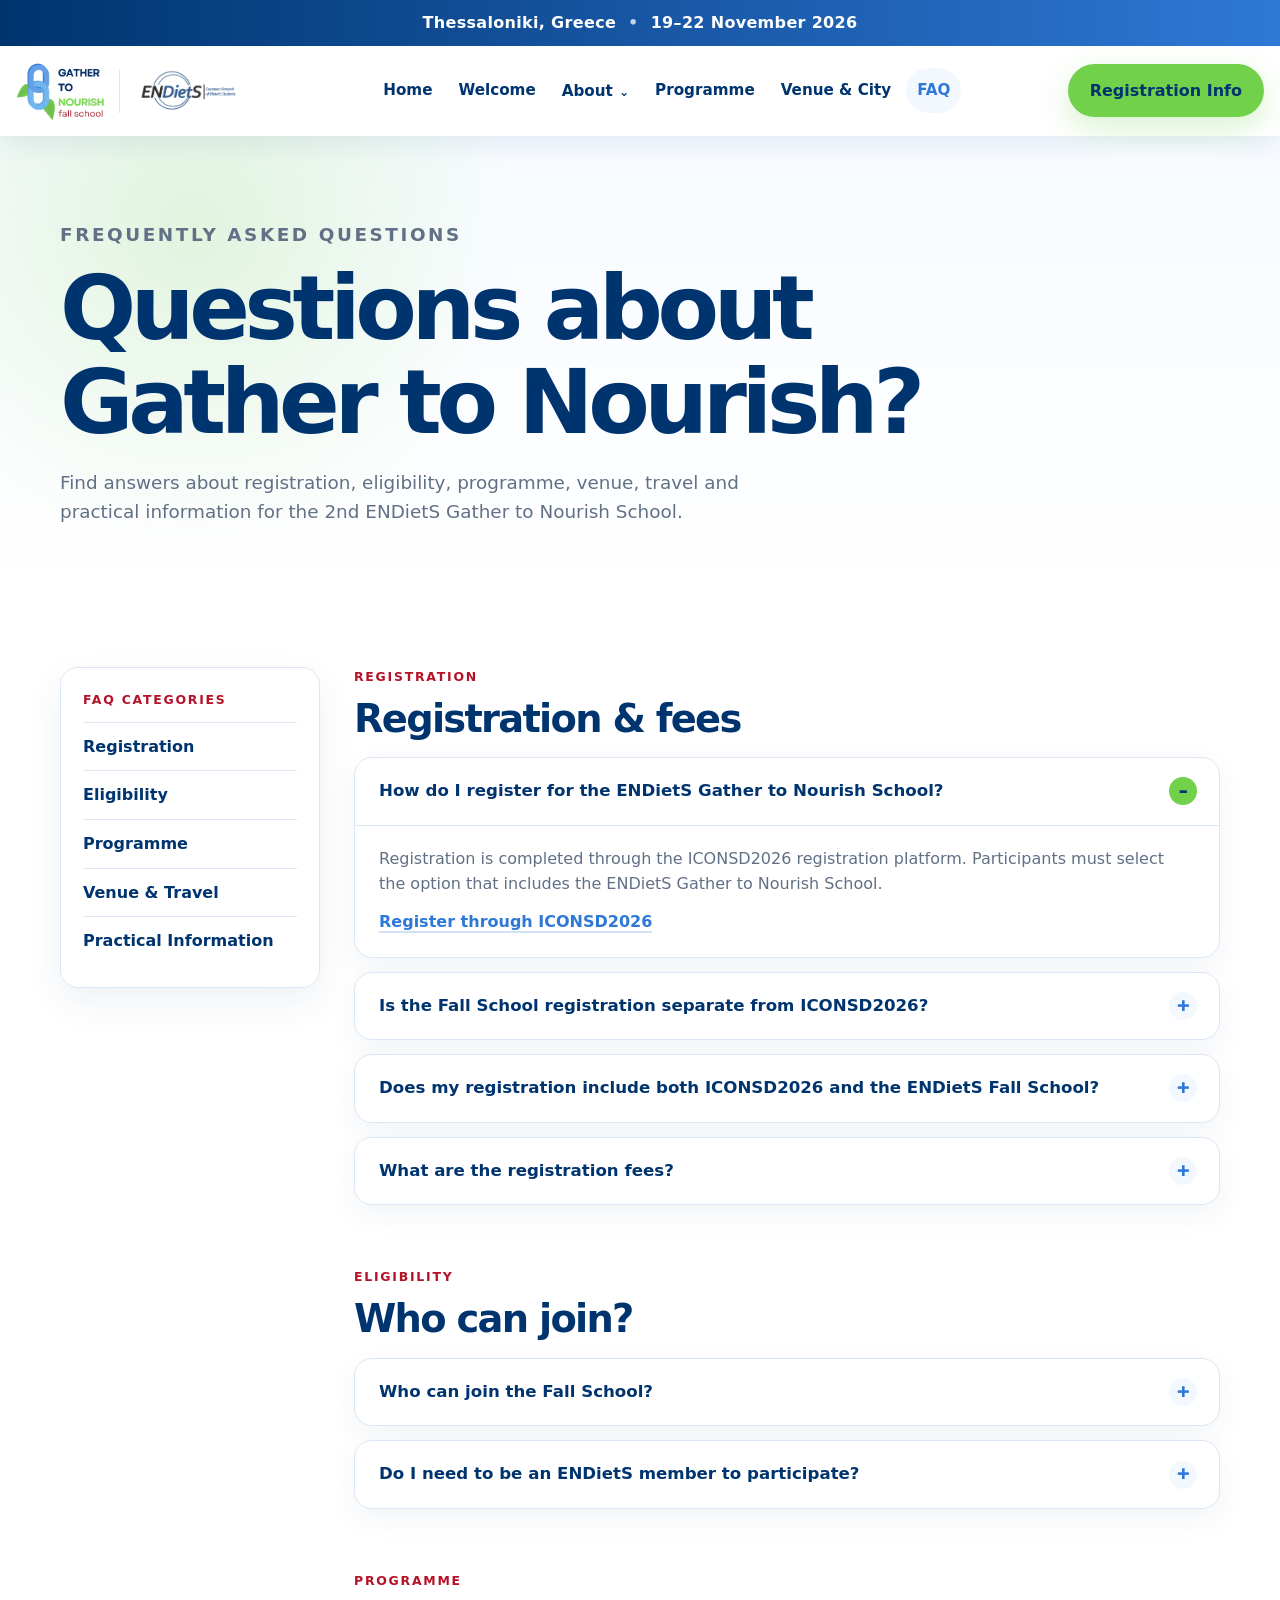
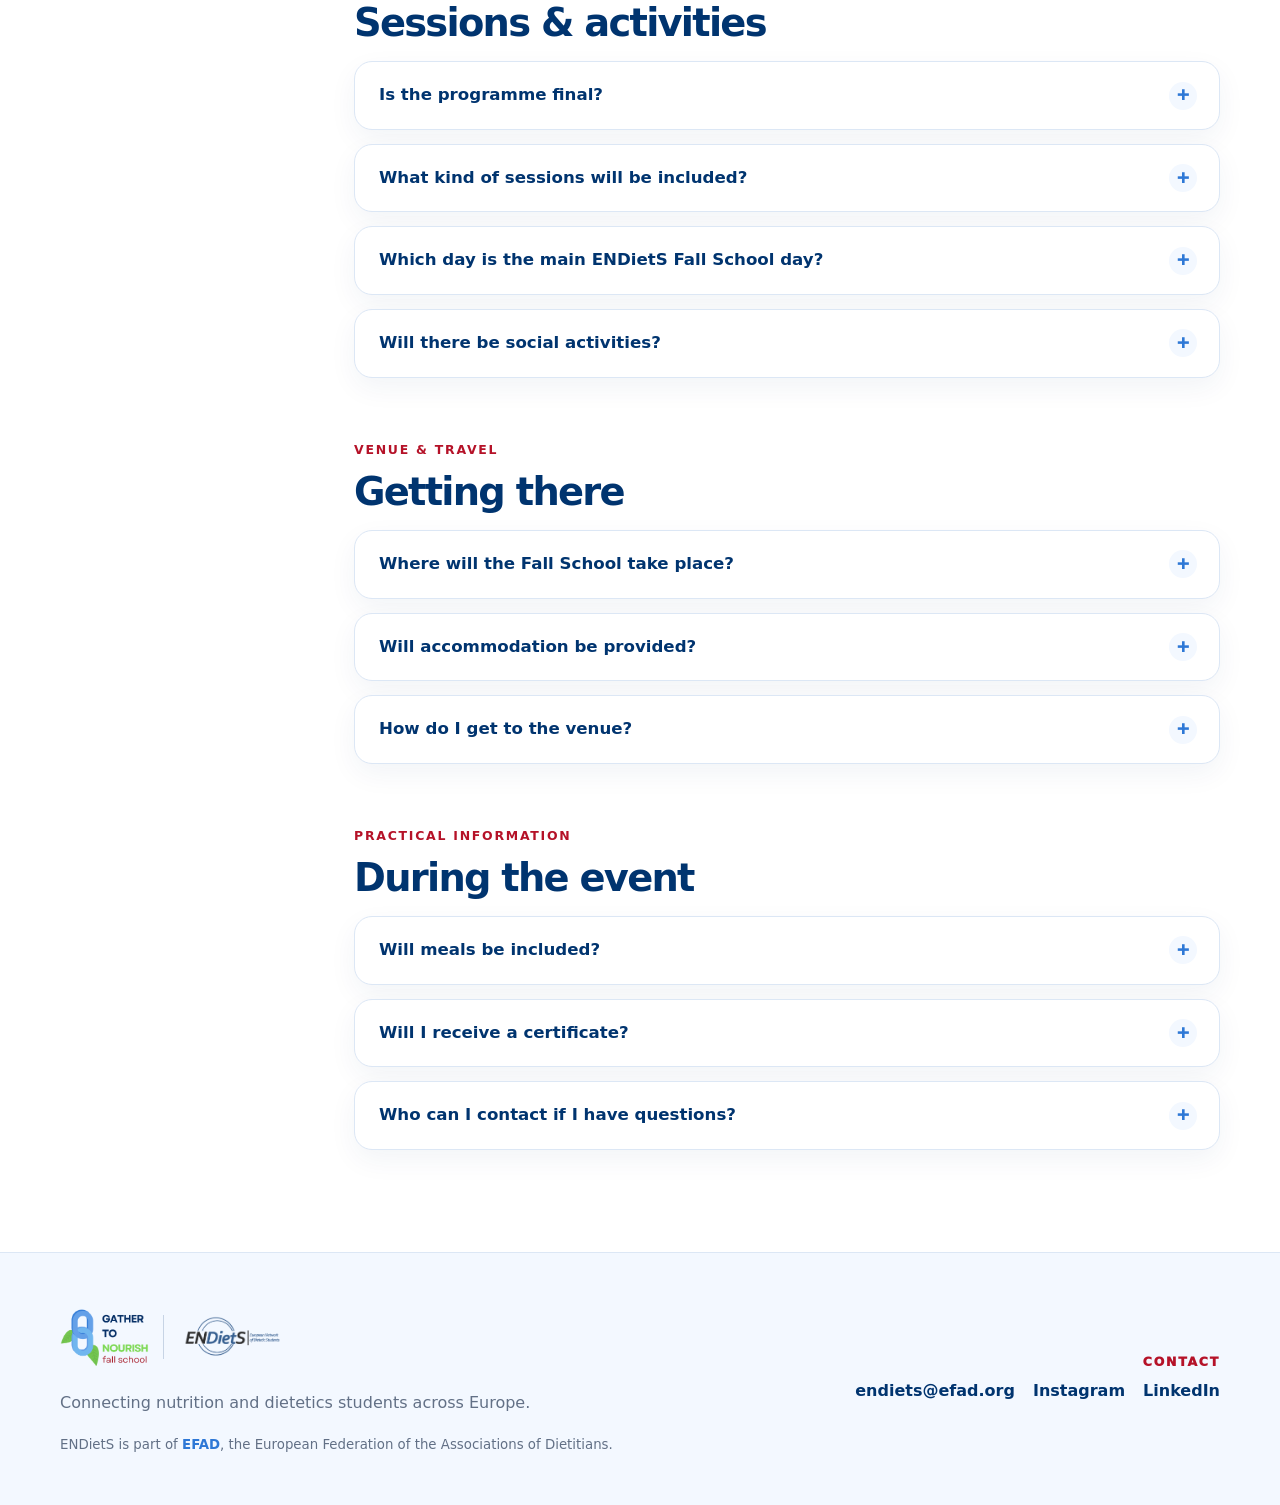
==== faq.html @ 6888311f "Add files via upload" ====
<!DOCTYPE html>
<html lang="en">
<head>
  <meta charset="UTF-8" />
  <meta name="viewport" content="width=device-width, initial-scale=1.0" />
  <title>FAQ | ENDietS Gather to Nourish</title>
  <meta name="description" content="Frequently asked questions about the ENDietS Gather to Nourish Fall School in Thessaloniki, Greece." />
  <meta property="og:title" content="FAQ | ENDietS Gather to Nourish" />
  <meta property="og:description" content="Answers about registration, eligibility, programme, venue, travel and practical information." />
  <meta property="og:type" content="website" />
  <link rel="icon" href="assets/favicon.png" type="image/png" />
  <link rel="stylesheet" href="styles.css" />
</head>
<body>
  <a class="skip-link" href="#main">Skip to main content</a>

  <header class="site-header" id="top">
    <div class="announcement">
      <span>Thessaloniki, Greece</span>
      <span>19–22 November 2026</span>
    </div>

    <nav class="navbar" aria-label="Main navigation">
      <a class="brand-stack" href="index.html" aria-label="ENDietS Gather to Nourish home">
        <img class="fall-logo" src="assets/fall-school-logo.png" alt="Gather to Nourish Fall School" />
        <span class="logo-divider" aria-hidden="true"></span>
        <img class="endiets-logo" src="assets/endiets-logo.png" alt="ENDietS - European Network of Dietetic Students" />
      </a>

      <button class="menu-toggle" aria-expanded="false" aria-controls="nav-menu">
        <span class="sr-only">Open menu</span>
        <span></span><span></span><span></span>
      </button>

      <ul class="nav-menu" id="nav-menu">
        <li><a href="index.html">Home</a></li>
        <li><a href="welcome.html">Welcome</a></li>
        <li class="has-submenu">
          <button class="submenu-trigger" type="button" aria-expanded="false">About</button>
          <ul class="submenu" aria-label="About submenu">
            <li><a href="about.html">Gather to Nourish Schools</a></li>
            <li><a href="team.html">ENDietS Team</a></li>
          </ul>
        </li>
        <li><a href="programme.html">Programme</a></li>
        <li><a href="venue.html">Venue &amp; City</a></li>
        <li><a href="faq.html" class="is-active">FAQ</a></li>
      </ul>

      <a class="nav-cta" href="registration.html">Registration Info</a>
    </nav>
  </header>

  <main id="main">
    <section class="page-hero faq-hero">
      <div class="container">
        <p class="eyebrow">Frequently Asked Questions</p>
        <h1>Questions about Gather to Nourish?</h1>
        <p>
          Find answers about registration, eligibility, programme, venue, travel and practical information for the 2nd ENDietS Gather to Nourish School.
        </p>
      </div>
    </section>

    <section class="section-pad faq-section">
      <div class="container faq-layout">

        <aside class="faq-sidebar" aria-label="FAQ categories">
          <p class="eyebrow">FAQ categories</p>
          <a href="#registration">Registration</a>
          <a href="#eligibility">Eligibility</a>
          <a href="#programme">Programme</a>
          <a href="#venue-travel">Venue & Travel</a>
          <a href="#practical">Practical Information</a>
        </aside>

        <div class="faq-content">

          <section class="faq-category" id="registration">
            <div class="faq-category-heading">
              <p class="eyebrow">Registration</p>
              <h2>Registration & fees</h2>
            </div>

            <details class="faq-accordion" open>
              <summary>How do I register for the ENDietS Gather to Nourish School?</summary>
              <div>
                <p>
                  Registration is completed through the ICONSD2026 registration platform. Participants must select the option that includes the ENDietS Gather to Nourish School.
                </p>
                <p>
                  <a class="text-link" href="https://iconsd.eu/registration.php" target="_blank" rel="noopener">Register through ICONSD2026</a>
                </p>
              </div>
            </details>

            <details class="faq-accordion">
              <summary>Is the Fall School registration separate from ICONSD2026?</summary>
              <div>
                <p>
                  No. The Fall School takes place alongside ICONSD2026, and participants register through the ICONSD2026 platform.
                </p>
              </div>
            </details>

            <details class="faq-accordion">
              <summary>Does my registration include both ICONSD2026 and the ENDietS Fall School?</summary>
              <div>
                <p>
                  Yes, if you choose the ICONSD2026 + ENDietS Fall School registration option.
                </p>
              </div>
            </details>

            <details class="faq-accordion">
              <summary>What are the registration fees?</summary>
              <div>
                <p>
                  Early Bird registration is <strong>€100</strong> and Regular registration is <strong>€130</strong>.
                </p>
                <p>
                  Early Bird registration is available until October 10th, 2026. Regular registration applies after October 10th, 2026.
                </p>
              </div>
            </details>
          </section>

          <section class="faq-category" id="eligibility">
            <div class="faq-category-heading">
              <p class="eyebrow">Eligibility</p>
              <h2>Who can join?</h2>
            </div>

            <details class="faq-accordion">
              <summary>Who can join the Fall School?</summary>
              <div>
                <p>
                  The Fall School is open to nutrition and dietetics students at all levels, from Bachelor’s to PhD, as well as recent graduates.
                </p>
              </div>
            </details>

            <details class="faq-accordion">
              <summary>Do I need to be an ENDietS member to participate?</summary>
              <div>
                <p>
                  You do not need to be a registered ENDietS member to attend the Fall School. However, to receive updates about the Fall School and other ENDietS activities directly in your inbox, we recommend registering as a member for free.
                </p>
                <p>
                  <a class="text-link" href="https://efad.us11.list-manage.com/subscribe?u=9a0dbd5516b888b8af404926f&id=feedf20dc1" target="_blank" rel="noopener">Become an ENDietS member</a>
                </p>
              </div>
            </details>
          </section>

          <section class="faq-category" id="programme">
            <div class="faq-category-heading">
              <p class="eyebrow">Programme</p>
              <h2>Sessions & activities</h2>
            </div>

            <details class="faq-accordion">
              <summary>Is the programme final?</summary>
              <div>
                <p>
                  No. The current programme is preliminary and may be subject to changes. Final topics, speakers and timings will be shared closer to the event.
                </p>
              </div>
            </details>

            <details class="faq-accordion">
              <summary>What kind of sessions will be included?</summary>
              <div>
                <p>
                  The programme will include ENDietS-led sessions, practical workshops, career-focused discussions, networking moments and opportunities to attend ICONSD2026.
                </p>
              </div>
            </details>

            <details class="faq-accordion">
              <summary>Which day is the main ENDietS Fall School day?</summary>
              <div>
                <p>
                  Thursday, 19 November, will be the main ENDietS Fall School day, with a full student-centred programme.
                </p>
              </div>
            </details>

            <details class="faq-accordion">
              <summary>Will there be social activities?</summary>
              <div>
                <p>
                  Yes. A networking dinner is planned for Thursday evening, and an additional social or networking activity is being considered for Friday or Saturday. Some social moments may require an additional contribution, with reduced rates for Fall School participants.
                </p>
              </div>
            </details>
          </section>

          <section class="faq-category" id="venue-travel">
            <div class="faq-category-heading">
              <p class="eyebrow">Venue & Travel</p>
              <h2>Getting there</h2>
            </div>

            <details class="faq-accordion">
              <summary>Where will the Fall School take place?</summary>
              <div>
                <p>
                  The Fall School will take place at the A.U.Th. Research Dissemination Center, KEDEA, in Thessaloniki, Greece, alongside ICONSD2026.
                </p>
              </div>
            </details>

            <details class="faq-accordion">
              <summary>Will accommodation be provided?</summary>
              <div>
                <p>
                  Accommodation is not included in the registration fee, and participants are responsible for arranging their own stay. Accommodation recommendations may be shared closer to the event.
                </p>
              </div>
            </details>

            <details class="faq-accordion">
              <summary>How do I get to the venue?</summary>
              <div>
                <p>
                  The venue is located on the Aristotle University campus and is accessible by public transport. A detailed travel guide will be shared closer to the event.
                </p>
              </div>
            </details>
          </section>

          <section class="faq-category" id="practical">
            <div class="faq-category-heading">
              <p class="eyebrow">Practical Information</p>
              <h2>During the event</h2>
            </div>

            <details class="faq-accordion">
              <summary>Will meals be included?</summary>
              <div>
                <p>
                  Full meals are not included. Coffee breaks will be provided during the programme.
                </p>
              </div>
            </details>

            <details class="faq-accordion">
              <summary>Will I receive a certificate?</summary>
              <div>
                <p>
                  Participants of the ENDietS Gather to Nourish School will receive a certificate of participation for the Fall School and its activities.
                </p>
              </div>
            </details>

            <details class="faq-accordion">
              <summary>Who can I contact if I have questions?</summary>
              <div>
                <p>
                  For questions about the ENDietS Gather to Nourish School, please contact <a class="text-link" href="mailto:endiets@efad.org?subject=ENDietS%20Gather%20to%20Nourish%20School%20question">endiets@efad.org</a>.
                </p>
              </div>
            </details>
          </section>

        </div>
      </div>
    </section>
  </main>

  <footer class="site-footer compact-footer">
    <div class="container footer-compact-grid">
      <div>
        <a class="footer-brand" href="index.html" aria-label="ENDietS Gather to Nourish home">
          <img src="assets/fall-school-logo.png" alt="Gather to Nourish Fall School" />
          <span class="logo-divider footer-logo-divider" aria-hidden="true"></span>
          <img src="assets/endiets-logo.png" alt="ENDietS" />
        </a>
        <p>Connecting nutrition and dietetics students across Europe.</p>
        <small>ENDietS is part of <a class="inline-footer-link" href="https://www.efad.org/" target="_blank" rel="noopener">EFAD</a>, the European Federation of the Associations of Dietitians.</small>
      </div>
      <div class="footer-contact-block" aria-label="ENDietS contact links">
        <h3>Contact</h3>
        <div class="footer-contact-inline">
          <a href="mailto:endiets@efad.org?subject=ENDietS%20Gather%20to%20Nourish%20School%20question">endiets@efad.org</a>
          <a href="https://www.instagram.com/_endiets/" target="_blank" rel="noopener">Instagram</a>
          <a href="https://www.linkedin.com/company/endiets/" target="_blank" rel="noopener">LinkedIn</a>
        </div>
      </div>
    </div>
  </footer>

  <script src="script.js"></script>
</body>
</html>
---- styles.css ----
:root {
  --navy: #00346f;
  --blue: #2e78d6;
  --sky: #68aceb;
  --green: #72d14b;
  --leaf: #5bb83e;
  --red: #b51228;
  --ink: #13233a;
  --muted: #627086;
  --paper: #ffffff;
  --soft: #f3f8ff;
  --soft-green: #f2fbef;
  --line: #dce7f5;
  --shadow: 0 20px 60px rgba(0, 52, 111, 0.12);
  --radius-lg: 28px;
  --radius-md: 18px;
  --radius-sm: 12px;
  --max: 1160px;
}

* { box-sizing: border-box; }
html { scroll-behavior: smooth; }
body {
  margin: 0;
  font-family: Inter, ui-sans-serif, system-ui, -apple-system, BlinkMacSystemFont, "Segoe UI", sans-serif;
  color: var(--ink);
  background: var(--paper);
  line-height: 1.6;
}
img { max-width: 100%; display: block; }
a { color: inherit; text-decoration: none; }
.container { width: min(var(--max), calc(100% - 40px)); margin: 0 auto; }
.section-pad { padding: 88px 0; }
.narrow { max-width: 820px; }
.skip-link { position: absolute; left: -999px; top: 0; background: var(--navy); color: white; padding: 10px; z-index: 1000; }
.skip-link:focus { left: 10px; }

.announcement {
  display: flex;
  align-items: center;
  justify-content: center;
  gap: 12px;
  padding: 10px 16px;
  background: linear-gradient(90deg, var(--navy), var(--blue));
  color: white;
  font-weight: 700;
  letter-spacing: .02em;
  text-align: center;
}
.announcement span + span::before { content: "•"; margin-right: 12px; opacity: .75; }
.site-header {
  position: sticky;
  top: 0;
  z-index: 100;
  background: rgba(255,255,255,.94);
  backdrop-filter: blur(14px);
  box-shadow: 0 8px 24px rgba(0,52,111,.08);
}
.navbar {
  width: min(1280px, calc(100% - 32px));
  margin: 0 auto;
  display: flex;
  align-items: center;
  justify-content: space-between;
  gap: 18px;
  min-height: 90px;
}
.brand-stack { display: flex; align-items: center; gap: 14px; min-width: 250px; }
.fall-logo { height: 58px; width: auto; object-fit: contain; }
.endiets-logo { height: 44px; width: auto; object-fit: contain; }
.logo-divider { width: 1px; height: 44px; background: var(--line); }
.nav-menu { display: flex; list-style: none; gap: 4px; padding: 0; margin: 0; align-items: center; }
.nav-menu a, .submenu-trigger {
  display: block;
  padding: 10px 11px;
  border-radius: 999px;
  color: var(--navy);
  font-weight: 750;
  font-size: 0.95rem;
}
.submenu-trigger {
  border: 0;
  background: transparent;
  font-family: inherit;
  cursor: pointer;
}
.submenu-trigger::after { content: "⌄"; margin-left: 6px; font-size: .8em; }
.nav-menu a:hover, .nav-menu a.is-active, .submenu-trigger:hover, .submenu-trigger.is-active, .has-submenu:hover .submenu-trigger { background: var(--soft); color: var(--blue); }
.has-submenu { position: relative; }
.submenu {
  position: absolute;
  top: 100%;
  left: 0;
  min-width: 220px;
  padding: 10px;
  margin: 0;
  list-style: none;
  background: white;
  border: 1px solid var(--line);
  border-radius: var(--radius-sm);
  box-shadow: var(--shadow);
  display: none;
  z-index: 120;
}
.has-submenu:hover .submenu,
.has-submenu:focus-within .submenu,
.has-submenu.submenu-open .submenu { display: block; }
.submenu a { border-radius: 10px; padding: 10px 12px; white-space: nowrap; }
.nav-cta, .button {
  display: inline-flex;
  align-items: center;
  justify-content: center;
  gap: 8px;
  border-radius: 999px;
  padding: 12px 20px;
  font-weight: 800;
  border: 2px solid transparent;
  transition: transform .2s ease, box-shadow .2s ease, background .2s ease;
}
.nav-cta { background: var(--green); color: var(--navy); box-shadow: 0 10px 30px rgba(114,209,75,.28); white-space: nowrap; }
.nav-cta:hover, .button:hover { transform: translateY(-1px); }
.button-primary { background: var(--navy); color: white; box-shadow: 0 14px 32px rgba(0,52,111,.22); }
.button-secondary { color: var(--navy); background: white; border-color: var(--line); }
.button-light { color: var(--navy); background: white; }
.text-link { color: var(--blue); font-weight: 850; border-bottom: 2px solid rgba(46,120,214,.22); }
.menu-toggle { display: none; border: 0; background: transparent; padding: 8px; cursor: pointer; }
.menu-toggle span:not(.sr-only) { display: block; width: 26px; height: 3px; background: var(--navy); margin: 5px 0; border-radius: 3px; }
.sr-only { position: absolute; width: 1px; height: 1px; padding: 0; overflow: hidden; clip: rect(0,0,0,0); white-space: nowrap; border: 0; }

.hero {
  position: relative;
  overflow: hidden;
  background:
    radial-gradient(circle at 5% 10%, rgba(104,172,235,.28), transparent 34%),
    radial-gradient(circle at 95% 15%, rgba(114,209,75,.22), transparent 30%),
    linear-gradient(180deg, #ffffff 0%, #f7fbff 100%);
}
.hero::after {
  content: "";
  position: absolute;
  right: -120px;
  bottom: -160px;
  width: 380px;
  height: 380px;
  border-radius: 50%;
  background: rgba(181,18,40,.08);
}
.hero-grid { display: grid; grid-template-columns: 1.1fr .9fr; gap: 56px; align-items: center; position: relative; z-index: 1; }
.eyebrow { color: var(--red); text-transform: uppercase; font-weight: 900; letter-spacing: .14em; font-size: .78rem; margin: 0 0 12px; }
h1, h2, h3 { color: var(--navy); line-height: 1.05; margin: 0; }
h1 { font-size: clamp(3.2rem, 7vw, 6.8rem); letter-spacing: -0.06em; max-width: 820px; }
h2 { font-size: clamp(2rem, 4vw, 3.8rem); letter-spacing: -0.045em; }
h3 { font-size: 1.25rem; letter-spacing: -.02em; }
.hero-subtitle { font-size: clamp(1.35rem, 2.4vw, 2.05rem); color: var(--blue); font-weight: 850; margin: 18px 0 0; }
.hero-text { font-size: 1.14rem; color: var(--muted); max-width: 650px; margin: 18px 0 28px; }
.hero-actions { display: flex; flex-wrap: wrap; gap: 12px; }
.hero-card {
  background: rgba(255,255,255,.88);
  border: 1px solid var(--line);
  border-radius: var(--radius-lg);
  box-shadow: var(--shadow);
  padding: 28px;
  position: relative;
}
.hero-logo { width: 260px; margin-bottom: 20px; }
.card-label { font-weight: 900; color: var(--red); text-transform: uppercase; letter-spacing: .12em; font-size: .75rem; margin: 0 0 10px; }
.hero-card h2 { font-size: 2rem; }
.hero-card p { color: var(--muted); }
.meta-list { display: grid; gap: 14px; margin-top: 22px; }
.meta-list div { padding: 14px 0; border-top: 1px solid var(--line); }
.meta-list span { display: block; color: var(--muted); font-size: .85rem; font-weight: 750; }
.meta-list strong { color: var(--navy); font-size: 1.05rem; }

.stats-strip { background: var(--navy); color: white; padding: 28px 0; }
.stats-grid { display: grid; grid-template-columns: repeat(3, minmax(0, 1fr)) minmax(280px, 1.55fr); gap: 20px; }
.stats-grid div { border-left: 1px solid rgba(255,255,255,.22); padding-left: 18px; }
.stats-grid strong { display: block; font-size: 1.7rem; line-height: 1; color: var(--green); }
.stats-grid span { font-size: .95rem; opacity: .9; }
.section-heading { margin-bottom: 34px; }
.section-heading p:not(.eyebrow) { color: var(--muted); font-size: 1.12rem; max-width: 780px; }
.soft-bg { background: linear-gradient(180deg, var(--soft), white); }
.green-bg { background: linear-gradient(180deg, var(--soft-green), white); }
.cards-grid { display: grid; gap: 22px; }
.cards-grid.four { grid-template-columns: repeat(4, 1fr); }
.cards-grid.three { grid-template-columns: repeat(3, 1fr); }
.feature-card, .content-card, .day-card, .faq-item {
  background: white;
  border: 1px solid var(--line);
  border-radius: var(--radius-md);
  padding: 24px;
  box-shadow: 0 14px 36px rgba(0,52,111,.07);
}
.feature-card .icon {
  display: inline-flex;
  width: 42px;
  height: 42px;
  align-items: center;
  justify-content: center;
  border-radius: 14px;
  background: var(--soft);
  color: var(--blue);
  font-weight: 950;
  margin-bottom: 18px;
}
.feature-card p, .content-card p, .day-card p, .faq-item p { color: var(--muted); margin-bottom: 0; }
.link-card:hover { border-color: rgba(46,120,214,.45); transform: translateY(-2px); transition: .2s ease; }
.final-cta {
  background: linear-gradient(135deg, var(--blue), var(--navy));
  color: white;
  text-align: center;
}
.final-cta h2 { color: white; max-width: 860px; margin: 0 auto 26px; }
.final-cta .eyebrow { color: var(--green); }

.page-hero {
  background:
    radial-gradient(circle at 15% 20%, rgba(114,209,75,.18), transparent 28%),
    linear-gradient(180deg, #f7fbff, white);
  padding: 84px 0 58px;
}
.page-hero p { color: var(--muted); font-size: 1.15rem; max-width: 760px; }
.two-col { display: grid; grid-template-columns: 1fr 1fr; gap: 44px; align-items: start; }
.timeline { display: grid; gap: 18px; }
.day-card { display: grid; grid-template-columns: 110px 1fr; gap: 20px; align-items: start; }
.day-card .day { color: var(--red); font-weight: 950; text-transform: uppercase; letter-spacing: .08em; }
.notice { background: var(--soft); border-left: 6px solid var(--green); padding: 20px 22px; border-radius: var(--radius-sm); color: var(--muted); }
.partner-note { background: white; border: 1px dashed rgba(0,52,111,.26); border-radius: var(--radius-md); padding: 24px; }
.partner-note strong { color: var(--navy); }

.photo-grid {
  display: grid;
  grid-template-columns: repeat(4, minmax(0, 1fr));
  gap: 22px;
}
.photo-card {
  background: white;
  border: 1px solid var(--line);
  border-radius: var(--radius-md);
  overflow: hidden;
  box-shadow: 0 14px 36px rgba(0,52,111,.07);
}
.photo-card img, .photo-placeholder {
  width: 100%;
  aspect-ratio: 4 / 3;
  object-fit: cover;
}
.photo-placeholder {
  display: grid;
  place-items: center;
  background:
    radial-gradient(circle at 15% 10%, rgba(104,172,235,.32), transparent 36%),
    radial-gradient(circle at 88% 28%, rgba(114,209,75,.28), transparent 32%),
    linear-gradient(135deg, #f7fbff, #ffffff);
  color: var(--blue);
  font-weight: 950;
  letter-spacing: .12em;
  text-transform: uppercase;
}
.photo-card h3 {
  margin: 20px 20px 8px;
}
.photo-card p {
  color: var(--muted);
  margin: 0 20px 22px;
}
.pillar-card h2 { font-size: clamp(1.7rem, 2.2vw, 2.35rem); }

.site-footer { background: #f3f8ff; color: var(--navy); padding: 48px 0; border-top: 1px solid var(--line); }
.footer-grid { display: grid; grid-template-columns: 2fr 1fr 1fr; gap: 36px; }
.footer-compact-grid { display: flex; justify-content: space-between; align-items: center; gap: 36px; }
.footer-contact-inline { display: flex; flex-wrap: wrap; justify-content: flex-end; gap: 10px 18px; }
.footer-contact-inline a { margin: 0; }
.footer-brand { display: flex; gap: 14px; align-items: center; margin-bottom: 16px; }
.site-footer a.footer-brand { display: inline-flex; }
.footer-brand img:first-child { height: 58px; width: auto; }
.footer-brand img:last-child { height: 44px; width: auto; }
.footer-logo-divider { height: 44px; background: rgba(0,52,111,.18); }
.site-footer p, .site-footer small { color: var(--muted); }
.site-footer h3 {
  color: var(--red);
  font-size: .78rem;
  margin: 0 0 14px;
  text-transform: uppercase;
  letter-spacing: .14em;
  font-weight: 950;
}
.site-footer a { display: block; color: var(--navy); margin: 7px 0; font-weight: 650; }
.site-footer a:hover { color: var(--blue); }
.site-footer .inline-footer-link { display: inline; color: var(--blue); margin: 0; font-weight: 800; }
.footer-contact-inline a { display: inline-flex; margin: 0; white-space: nowrap; }

.inline-card-link { color: var(--blue); font-weight: 850; border-bottom: 2px solid rgba(46,120,214,.2); }
.welcome-letter {
  max-width: 860px;
  background: white;
  border: 1px solid var(--line);
  border-radius: var(--radius-lg);
  box-shadow: var(--shadow);
  padding: clamp(28px, 5vw, 54px);
  font-size: 1.12rem;
}
.welcome-letter p { color: var(--ink); margin: 0 0 20px; }
.welcome-letter p:last-child { margin-bottom: 0; }
.welcome-letter .signature { margin-top: 30px; font-weight: 850; color: var(--navy); }
.welcome-message-section { padding-top: 34px; }

@media (max-width: 1020px) {
  .navbar { min-height: 84px; }
  .brand-stack { min-width: 0; }
  .fall-logo { height: 48px; }
  .endiets-logo { height: 34px; }
  .nav-cta { display: none; }
  .menu-toggle { display: block; }
  .nav-menu {
    position: absolute;
    left: 16px;
    right: 16px;
    top: calc(100% + 8px);
    background: white;
    border: 1px solid var(--line);
    border-radius: var(--radius-md);
    box-shadow: var(--shadow);
    display: none;
    padding: 12px;
    flex-direction: column;
    align-items: stretch;
  }
  .nav-menu.is-open { display: flex; }
  .nav-menu a, .submenu-trigger { border-radius: 12px; width: 100%; text-align: left; }
  .has-submenu { position: static; }
  .submenu {
    position: static;
    display: none;
    min-width: 0;
    padding: 2px 0 0 14px;
    margin: 0;
    border: 0;
    box-shadow: none;
    background: transparent;
  }
  .submenu a { padding: 8px 12px; font-size: .9rem; }
  .hero-grid, .two-col { grid-template-columns: 1fr; }
  .cards-grid.four, .cards-grid.three, .stats-grid, .photo-grid { grid-template-columns: repeat(2, 1fr); }
}
@media (max-width: 680px) {
  .container { width: min(100% - 28px, var(--max)); }
  .section-pad { padding: 58px 0; }
  .announcement { flex-direction: column; gap: 2px; font-size: .9rem; }
  .announcement span + span::before { content: none; }
  .brand-stack { gap: 8px; }
  .fall-logo { height: 38px; }
  .endiets-logo { height: 28px; max-width: 130px; }
  .logo-divider { height: 30px; }
  h1 { font-size: 3.3rem; }
  .hero-card { padding: 20px; }
  .stats-grid, .cards-grid.four, .cards-grid.three, .photo-grid { grid-template-columns: 1fr; }
  .footer-brand img:first-child { height: 48px; }
  .footer-brand img:last-child { height: 34px; }
  .footer-logo-divider { height: 34px; }
  .day-card { grid-template-columns: 1fr; gap: 8px; }
  .footer-grid { grid-template-columns: 1fr; }
  .footer-compact-grid { flex-direction: column; align-items: flex-start; }
  .footer-contact-inline { justify-content: flex-start; }
}


/* Registration Info page */
.registration-hero h1 { max-width: 980px; }
.registration-highlight {
  display: grid;
  grid-template-columns: 1.25fr .75fr;
  gap: 28px;
  align-items: stretch;
}
.package-card, .fee-card, .important-registration-note {
  background: white;
  border: 1px solid var(--line);
  border-radius: var(--radius-lg);
  box-shadow: var(--shadow);
}
.package-card { padding: clamp(28px, 4vw, 48px); }
.package-card h2 { margin-bottom: 18px; }
.package-card p { color: var(--muted); font-size: 1.05rem; }
.registration-actions { display: flex; flex-wrap: wrap; gap: 12px; margin-top: 28px; }
.fee-card {
  padding: clamp(24px, 4vw, 38px);
  background:
    radial-gradient(circle at 90% 0%, rgba(114,209,75,.22), transparent 34%),
    white;
}
.fee-row {
  display: flex;
  justify-content: space-between;
  align-items: baseline;
  gap: 18px;
  padding: 18px 0;
  border-top: 1px solid var(--line);
}
.fee-row span { color: var(--navy); font-weight: 850; font-size: 1.05rem; }
.fee-row strong { color: var(--blue); font-size: clamp(2.1rem, 5vw, 3.1rem); line-height: 1; letter-spacing: -.05em; }
.fee-note { color: var(--muted); margin: 18px 0 0; font-size: .96rem; }
.included-grid .content-card { min-height: 230px; }
.registration-note-grid { align-items: center; }
.important-registration-note {
  padding: clamp(24px, 4vw, 36px);
  border-left: 7px solid var(--green);
}
.important-registration-note p { color: var(--ink); margin: 0 0 16px; }
.important-registration-note p:last-child { margin-bottom: 0; font-weight: 850; color: var(--navy); }

@media (max-width: 1020px) {
  .registration-highlight { grid-template-columns: 1fr; }
}


/* v10 updates */
.story-layout {
  display: grid;
  grid-template-columns: 0.9fr 1.25fr;
  gap: 28px;
  align-items: start;
}
.story-side-note {
  display: grid;
  gap: 16px;
}
.story-fact {
  background: linear-gradient(180deg, #f7fbff, #ffffff);
  border: 1px solid var(--line);
  border-radius: var(--radius-md);
  box-shadow: 0 12px 30px rgba(0,52,111,.06);
  padding: 20px;
}
.story-fact p { margin: 0; color: var(--muted); }
.story-fact .eyebrow { margin-bottom: 8px; }
.story-text {
  background: white;
  border: 1px solid var(--line);
  border-radius: var(--radius-lg);
  box-shadow: 0 14px 36px rgba(0,52,111,.07);
  padding: clamp(22px, 4vw, 34px);
}
.story-text p { color: var(--ink); }
.story-text strong { color: var(--navy); }
.footer-contact-block { display: flex; flex-direction: column; align-items: flex-end; }
.footer-contact-block h3 { margin-bottom: 10px; }
.fee-note strong { color: var(--navy); }
@media (max-width: 1020px) {
  .story-layout { grid-template-columns: 1fr; }
}
@media (max-width: 680px) {
  .footer-contact-block { align-items: flex-start; }
}


/* v11 updates */
.story-section {
  padding-top: 54px;
}
@media (max-width: 680px) {
  .story-section {
    padding-top: 38px;
  }
}


/* v12 ENDietS Team page */
.team-hero h1 { max-width: 980px; }
.team-stats-section {
  background: var(--navy);
  color: white;
  padding: 30px 0;
}
.team-stats-grid {
  display: grid;
  grid-template-columns: repeat(4, minmax(0, 1fr));
  gap: 18px;
}
.team-stats-grid div {
  border-left: 1px solid rgba(255,255,255,.22);
  padding-left: 18px;
}
.team-stats-grid strong {
  display: block;
  font-size: clamp(2rem, 5vw, 3.2rem);
  line-height: 1;
  color: var(--green);
  letter-spacing: -.04em;
}
.team-stats-grid span {
  color: rgba(255,255,255,.88);
  font-weight: 700;
}
.team-grid {
  display: grid;
  grid-template-columns: repeat(4, minmax(0, 1fr));
  gap: 22px;
}
.featured-team-grid {
  grid-template-columns: repeat(5, minmax(0, 1fr));
}
.team-card {
  background: white;
  border: 1px solid var(--line);
  border-radius: var(--radius-md);
  overflow: hidden;
  box-shadow: 0 14px 36px rgba(0,52,111,.07);
  cursor: pointer;
  transition: transform .18s ease, box-shadow .18s ease, border-color .18s ease;
}
.team-card:hover,
.team-card:focus {
  transform: translateY(-4px);
  box-shadow: 0 22px 46px rgba(0,52,111,.13);
  border-color: rgba(46,120,214,.38);
  outline: none;
}
.team-photo-wrap {
  aspect-ratio: 4 / 5;
  background: var(--soft);
  overflow: hidden;
}
.team-photo-wrap img {
  width: 100%;
  height: 100%;
  object-fit: cover;
}
.team-card-body {
  padding: 18px;
}
.coordination-tag {
  display: inline-flex;
  margin-bottom: 10px;
  padding: 5px 9px;
  border-radius: 999px;
  background: var(--soft-green);
  color: var(--leaf);
  font-size: .72rem;
  font-weight: 900;
  text-transform: uppercase;
  letter-spacing: .08em;
}
.team-card h3 {
  font-size: 1.12rem;
  line-height: 1.12;
  margin-bottom: 8px;
}
.team-role {
  color: var(--blue);
  font-weight: 850;
  margin: 0 0 3px;
}
.team-country {
  color: var(--muted);
  margin: 0 0 14px;
}
.team-card-actions {
  display: flex;
  align-items: center;
  justify-content: space-between;
  gap: 8px;
  flex-wrap: wrap;
}
.read-bio {
  color: var(--navy);
  font-weight: 850;
  font-size: .9rem;
}
.team-linkedin {
  display: inline-flex;
  align-items: center;
  justify-content: center;
  border-radius: 999px;
  padding: 7px 10px;
  background: var(--soft);
  color: var(--blue);
  font-weight: 850;
  font-size: .86rem;
}
.team-linkedin:hover {
  background: var(--blue);
  color: white;
}
.bio-pending .read-bio::after {
  content: " soon";
  color: var(--muted);
  font-weight: 650;
}
.nkc-callout {
  display: grid;
  grid-template-columns: 1fr auto;
  gap: 28px;
  align-items: center;
  background: white;
  border: 1px solid var(--line);
  border-radius: var(--radius-lg);
  box-shadow: var(--shadow);
  padding: clamp(28px, 5vw, 48px);
}
.nkc-callout p {
  color: var(--muted);
  max-width: 800px;
}
.team-modal {
  position: fixed;
  inset: 0;
  z-index: 300;
  display: none;
}
.team-modal.is-open {
  display: block;
}
.team-modal-backdrop {
  position: absolute;
  inset: 0;
  background: rgba(19,35,58,.58);
  backdrop-filter: blur(6px);
}
.team-modal-panel {
  position: relative;
  width: min(980px, calc(100% - 32px));
  max-height: calc(100vh - 48px);
  overflow: auto;
  margin: 24px auto;
  background: white;
  border-radius: var(--radius-lg);
  box-shadow: 0 28px 80px rgba(0,0,0,.25);
}
.team-modal-close {
  position: absolute;
  top: 14px;
  right: 16px;
  z-index: 2;
  width: 40px;
  height: 40px;
  border: 0;
  border-radius: 999px;
  background: var(--soft);
  color: var(--navy);
  font-size: 1.6rem;
  line-height: 1;
  cursor: pointer;
}
.team-modal-content {
  display: grid;
  grid-template-columns: 0.82fr 1.18fr;
  gap: 0;
}
.team-modal-content img {
  width: 100%;
  height: 100%;
  min-height: 520px;
  object-fit: cover;
  background: var(--soft);
}
.team-modal-text {
  padding: clamp(30px, 5vw, 54px);
}
.team-modal-role {
  color: var(--blue);
  font-weight: 850;
  font-size: 1.12rem;
  margin: 12px 0 24px;
}
.team-modal-bio p {
  color: var(--ink);
  margin: 0 0 16px;
}
.team-modal-bio p:last-child {
  margin-bottom: 24px;
}
body.modal-open {
  overflow: hidden;
}

@media (max-width: 1120px) {
  .team-grid,
  .featured-team-grid {
    grid-template-columns: repeat(3, minmax(0, 1fr));
  }
}
@media (max-width: 860px) {
  .team-stats-grid,
  .team-grid,
  .featured-team-grid {
    grid-template-columns: repeat(2, minmax(0, 1fr));
  }
  .nkc-callout,
  .team-modal-content {
    grid-template-columns: 1fr;
  }
  .team-modal-content img {
    max-height: 420px;
    min-height: 0;
  }
}
@media (max-width: 560px) {
  .team-stats-grid,
  .team-grid,
  .featured-team-grid {
    grid-template-columns: 1fr;
  }
}


/* v13 Programme page */
.programme-hero h1 { max-width: 980px; }
.programme-intro-section { padding-top: 64px; }
.programme-intro-card {
  display: grid;
  grid-template-columns: .85fr 1.15fr;
  gap: 38px;
  align-items: start;
  background: white;
  border: 1px solid var(--line);
  border-radius: var(--radius-lg);
  box-shadow: var(--shadow);
  padding: clamp(28px, 5vw, 48px);
}
.programme-days-grid {
  display: grid;
  grid-template-columns: 1.25fr repeat(3, 1fr);
  gap: 22px;
}
.programme-day-card {
  background: white;
  border: 1px solid var(--line);
  border-radius: var(--radius-md);
  box-shadow: 0 14px 36px rgba(0,52,111,.07);
  padding: 24px;
  display: flex;
  flex-direction: column;
  min-height: 315px;
}
.programme-day-card.primary-day {
  border-top: 8px solid var(--green);
}
.programme-day-card.muted-day {
  background: #fbfdff;
}
.programme-day-label {
  color: var(--red);
  text-transform: uppercase;
  letter-spacing: .1em;
  font-weight: 900;
  font-size: .74rem;
  margin-bottom: 14px;
}
.programme-day-card h3 {
  margin-bottom: 12px;
}
.programme-day-card p {
  color: var(--muted);
  margin: 0 0 20px;
}
.programme-day-card strong {
  color: var(--navy);
  margin-top: auto;
}
.schedule-wrap {
  display: grid;
  gap: 22px;
}
.schedule-day-title {
  color: var(--navy);
  font-weight: 950;
  font-size: 1.18rem;
  margin-top: 12px;
}
.schedule-table {
  overflow: hidden;
  border: 1px solid var(--line);
  border-radius: var(--radius-md);
  background: white;
  box-shadow: 0 14px 36px rgba(0,52,111,.07);
}
.schedule-row {
  display: grid;
  grid-template-columns: 170px 1.05fr 1.45fr;
  gap: 16px;
  padding: 15px 18px;
  border-top: 1px solid var(--line);
  align-items: start;
}
.schedule-row:first-child { border-top: 0; }
.schedule-row span:first-child {
  color: var(--blue);
  font-weight: 900;
  white-space: nowrap;
}
.schedule-row span:nth-child(2) {
  color: var(--navy);
  font-weight: 850;
}
.schedule-row span:nth-child(3) {
  color: var(--muted);
}
.schedule-head {
  background: var(--navy);
}
.schedule-head span {
  color: white !important;
  text-transform: uppercase;
  letter-spacing: .08em;
  font-size: .78rem;
}
.break-row {
  background: var(--soft);
}
.social-row {
  background: var(--soft-green);
}
.topic-grid {
  display: grid;
  grid-template-columns: repeat(4, minmax(0, 1fr));
  gap: 22px;
}
.topic-card {
  background: white;
  border: 1px solid var(--line);
  border-radius: var(--radius-md);
  box-shadow: 0 14px 36px rgba(0,52,111,.07);
  padding: 24px;
}
.topic-card h3 {
  margin-bottom: 16px;
}
.topic-card ul {
  margin: 0;
  padding-left: 18px;
  color: var(--muted);
}
.topic-card li + li {
  margin-top: 10px;
}
.social-programme-card {
  display: grid;
  grid-template-columns: 1.35fr .65fr;
  gap: 28px;
  align-items: center;
  background: white;
  border: 1px solid var(--line);
  border-radius: var(--radius-lg);
  box-shadow: var(--shadow);
  padding: clamp(28px, 5vw, 48px);
}
.social-programme-card p {
  color: var(--muted);
}
.programme-note {
  background: linear-gradient(180deg, var(--soft), #fff);
  border: 1px solid var(--line);
  border-radius: var(--radius-md);
  padding: 24px;
}
.programme-note strong {
  display: block;
  color: var(--navy);
  font-size: 1.25rem;
  margin-bottom: 10px;
}
.programme-note span {
  color: var(--muted);
}

@media (max-width: 1120px) {
  .programme-days-grid,
  .topic-grid {
    grid-template-columns: repeat(2, minmax(0, 1fr));
  }
}
@media (max-width: 860px) {
  .programme-intro-card,
  .social-programme-card {
    grid-template-columns: 1fr;
  }
  .schedule-row {
    grid-template-columns: 1fr;
    gap: 4px;
  }
  .schedule-row span:first-child {
    white-space: normal;
  }
}
@media (max-width: 560px) {
  .programme-days-grid,
  .topic-grid {
    grid-template-columns: 1fr;
  }
}


/* v14 Venue & Thessaloniki page */
.venue-hero h1 { max-width: 940px; }
.venue-main-section { padding-top: 64px; }
.venue-feature-grid {
  display: grid;
  grid-template-columns: 1.25fr .75fr;
  gap: 28px;
  align-items: stretch;
}
.venue-card {
  background: white;
  border: 1px solid var(--line);
  border-radius: var(--radius-lg);
  box-shadow: var(--shadow);
  padding: clamp(26px, 4vw, 42px);
}
.main-venue-card {
  background:
    radial-gradient(circle at 100% 0%, rgba(114,209,75,.16), transparent 30%),
    white;
}
.main-venue-card p,
.reach-card p {
  color: var(--muted);
  font-size: 1.05rem;
}
.venue-address {
  margin-top: 26px;
  padding: 22px;
  border-radius: var(--radius-md);
  background: var(--soft);
  border-left: 6px solid var(--green);
}
.venue-address span {
  display: block;
  color: var(--red);
  font-weight: 900;
  letter-spacing: .12em;
  text-transform: uppercase;
  font-size: .74rem;
  margin-bottom: 8px;
}
.venue-address strong {
  color: var(--navy);
  font-size: 1.06rem;
}
.venue-actions {
  display: flex;
  flex-wrap: wrap;
  gap: 12px;
  margin-top: 28px;
}
.reach-card h3 {
  font-size: clamp(1.7rem, 2.5vw, 2.2rem);
  margin-bottom: 18px;
}
.venue-list {
  padding: 0;
  margin: 24px 0 0;
  list-style: none;
  display: grid;
  gap: 14px;
}
.venue-list li {
  padding: 14px 0 0;
  border-top: 1px solid var(--line);
  color: var(--muted);
}
.venue-list strong {
  color: var(--navy);
}
.thessaloniki-intro {
  display: grid;
  grid-template-columns: .9fr 1.1fr;
  gap: 38px;
  align-items: start;
  margin-bottom: 34px;
}
.city-card-grid {
  display: grid;
  grid-template-columns: repeat(3, minmax(0, 1fr));
  gap: 22px;
}
.city-card {
  background: white;
  border: 1px solid var(--line);
  border-radius: var(--radius-md);
  box-shadow: 0 14px 36px rgba(0,52,111,.07);
  padding: 24px;
  min-height: 245px;
}
.city-card-icon {
  display: inline-flex;
  align-items: center;
  justify-content: center;
  width: 42px;
  height: 42px;
  border-radius: 14px;
  background: var(--soft);
  color: var(--blue);
  font-weight: 950;
  margin-bottom: 18px;
}
.city-card h3 {
  margin-bottom: 12px;
}
.city-card p {
  color: var(--muted);
  margin: 0;
}
.practical-grid {
  display: grid;
  grid-template-columns: .8fr 1.2fr;
  gap: 38px;
  align-items: start;
}
.practical-list {
  display: grid;
  gap: 18px;
}
.practical-item {
  background: white;
  border: 1px solid var(--line);
  border-radius: var(--radius-md);
  box-shadow: 0 14px 36px rgba(0,52,111,.06);
  padding: 24px;
}
.practical-item p {
  color: var(--muted);
  margin-bottom: 0;
}

@media (max-width: 1020px) {
  .venue-feature-grid,
  .thessaloniki-intro,
  .practical-grid {
    grid-template-columns: 1fr;
  }
  .city-card-grid {
    grid-template-columns: repeat(2, minmax(0, 1fr));
  }
}
@media (max-width: 620px) {
  .city-card-grid {
    grid-template-columns: 1fr;
  }
}


/* v15 FAQ page */
.faq-hero h1 { max-width: 900px; }
.faq-section { padding-top: 64px; }
.faq-layout {
  display: grid;
  grid-template-columns: 260px 1fr;
  gap: 34px;
  align-items: start;
}
.faq-sidebar {
  position: sticky;
  top: 140px;
  background: white;
  border: 1px solid var(--line);
  border-radius: var(--radius-md);
  box-shadow: 0 14px 36px rgba(0,52,111,.07);
  padding: 22px;
}
.faq-sidebar a {
  display: block;
  color: var(--navy);
  font-weight: 850;
  padding: 11px 0;
  border-top: 1px solid var(--line);
}
.faq-sidebar a:hover { color: var(--blue); }
.faq-content {
  display: grid;
  gap: 48px;
}
.faq-category {
  scroll-margin-top: 150px;
}
.faq-category-heading {
  margin-bottom: 18px;
}
.faq-category-heading h2 {
  font-size: clamp(1.8rem, 3vw, 2.8rem);
}
.faq-accordion {
  background: white;
  border: 1px solid var(--line);
  border-radius: var(--radius-md);
  box-shadow: 0 10px 28px rgba(0,52,111,.055);
  overflow: hidden;
  margin-bottom: 14px;
}
.faq-accordion summary {
  cursor: pointer;
  list-style: none;
  padding: 20px 24px;
  color: var(--navy);
  font-weight: 900;
  font-size: 1.04rem;
  position: relative;
  padding-right: 58px;
}
.faq-accordion summary::-webkit-details-marker { display: none; }
.faq-accordion summary::after {
  content: "+";
  position: absolute;
  right: 22px;
  top: 50%;
  transform: translateY(-50%);
  width: 28px;
  height: 28px;
  border-radius: 999px;
  display: grid;
  place-items: center;
  background: var(--soft);
  color: var(--blue);
  font-weight: 950;
}
.faq-accordion[open] summary::after {
  content: "–";
  background: var(--green);
  color: var(--navy);
}
.faq-accordion div {
  border-top: 1px solid var(--line);
  padding: 20px 24px 22px;
}
.faq-accordion p {
  color: var(--muted);
  margin: 0 0 12px;
}
.faq-accordion p:last-child { margin-bottom: 0; }
.faq-accordion strong { color: var(--navy); }

@media (max-width: 900px) {
  .faq-layout {
    grid-template-columns: 1fr;
  }
  .faq-sidebar {
    position: static;
  }
}


/* v16 refinements */
.welcome-message-section { padding-top: 12px; }
.story-section { padding-bottom: 58px; }
.story-section + .section-pad { padding-top: 54px; }
.team-intro-section { padding-top: 54px; }
.programme-intro-section { padding-top: 46px; }
.programme-coming-soon { padding-top: 54px; }
.programme-note-wide {
  background: white;
  border: 1px solid var(--line);
  border-radius: var(--radius-lg);
  box-shadow: var(--shadow);
  padding: clamp(26px, 4vw, 42px);
  text-align: center;
}
.programme-note-wide p:not(.eyebrow) {
  color: var(--muted);
  margin-bottom: 0;
}
.city-map-link {
  display: inline-flex;
  margin-top: 18px;
  color: var(--blue);
  font-weight: 850;
  border-bottom: 2px solid rgba(46,120,214,.22);
}
.specific-card { border-top: 6px solid var(--green); }
.footer-contact-inline a[href^="mailto:"] {
  text-decoration: underline;
  text-underline-offset: 3px;
}
@media (max-width: 680px) {
  .welcome-message-section { padding-top: 6px; }
  .team-intro-section, .programme-intro-section { padding-top: 38px; }
}


/* v17 alignment refinements */
.team-intro-section .rich-text,
.programme-intro-card .rich-text {
  padding-top: 34px;
}

.footer-contact-inline a[href^="mailto:"] {
  text-decoration: none;
}

@media (max-width: 860px) {
  .team-intro-section .rich-text,
  .programme-intro-card .rich-text {
    padding-top: 0;
  }
}
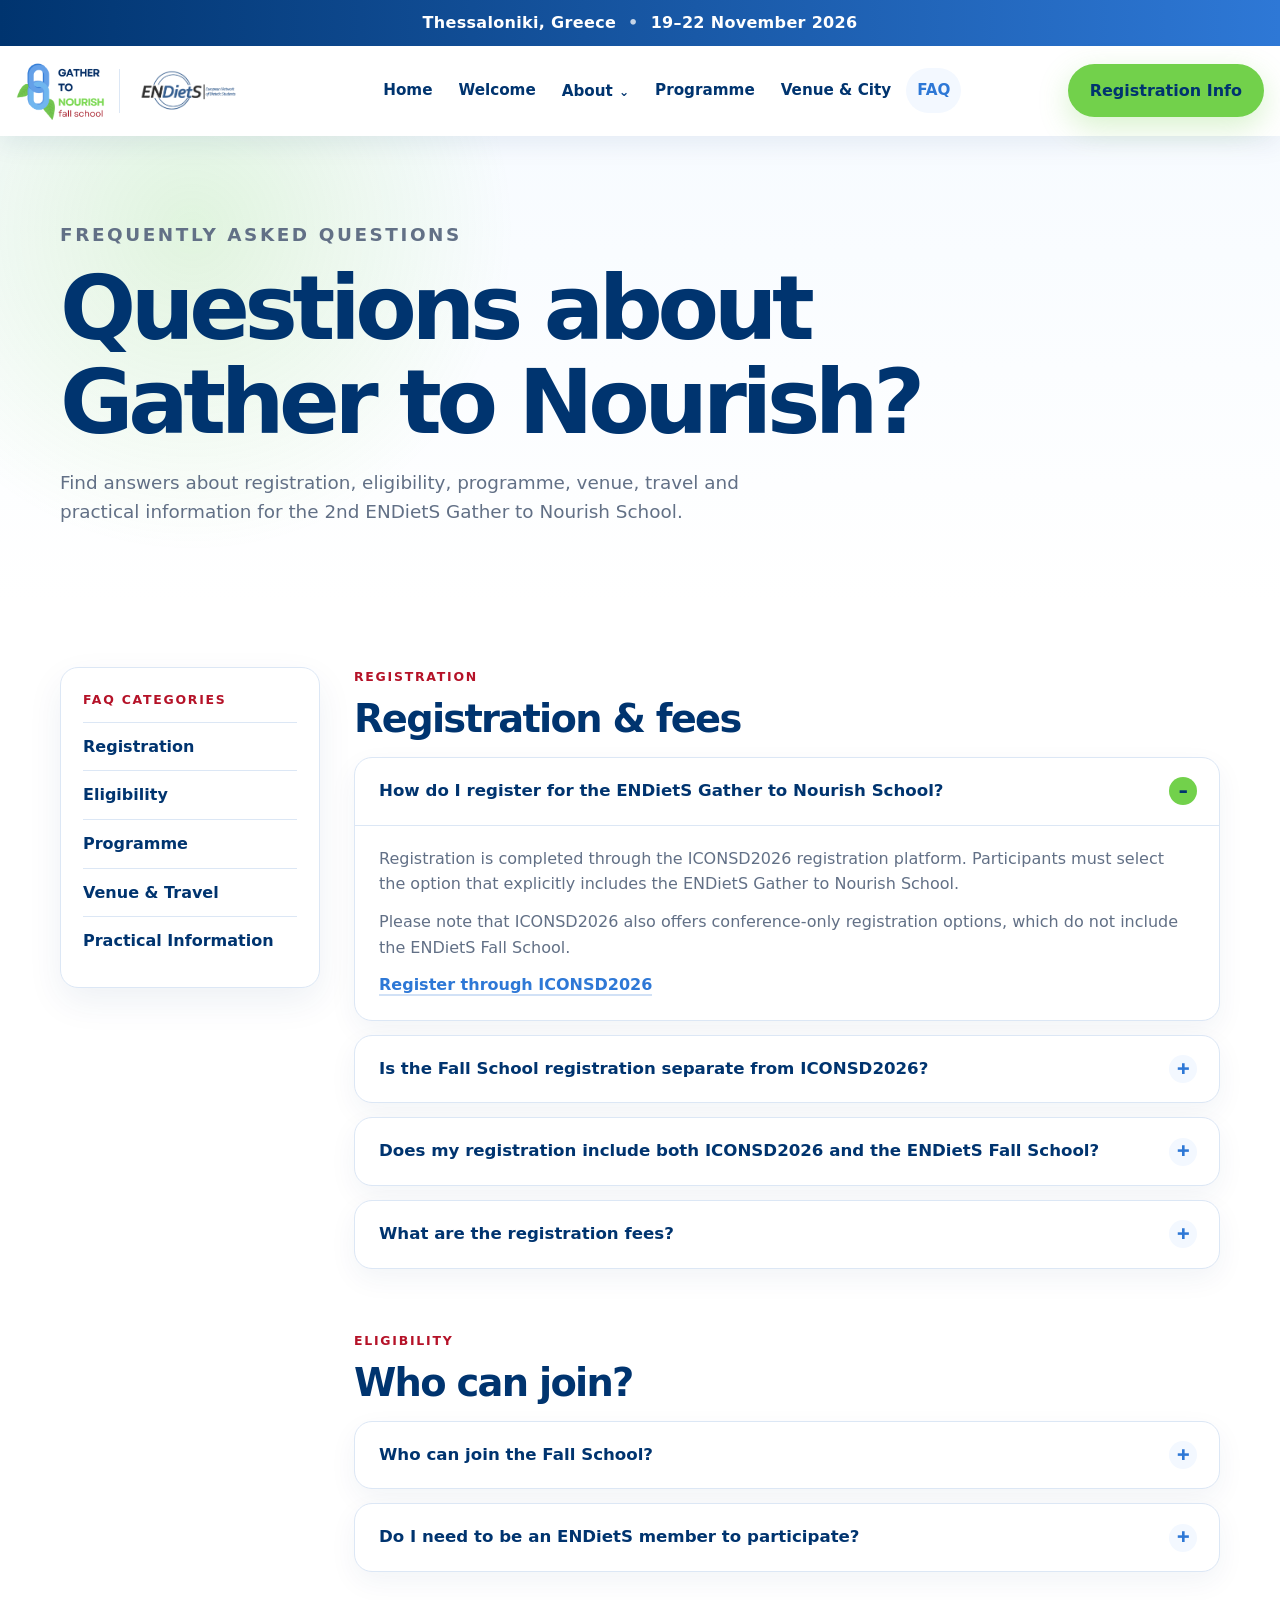
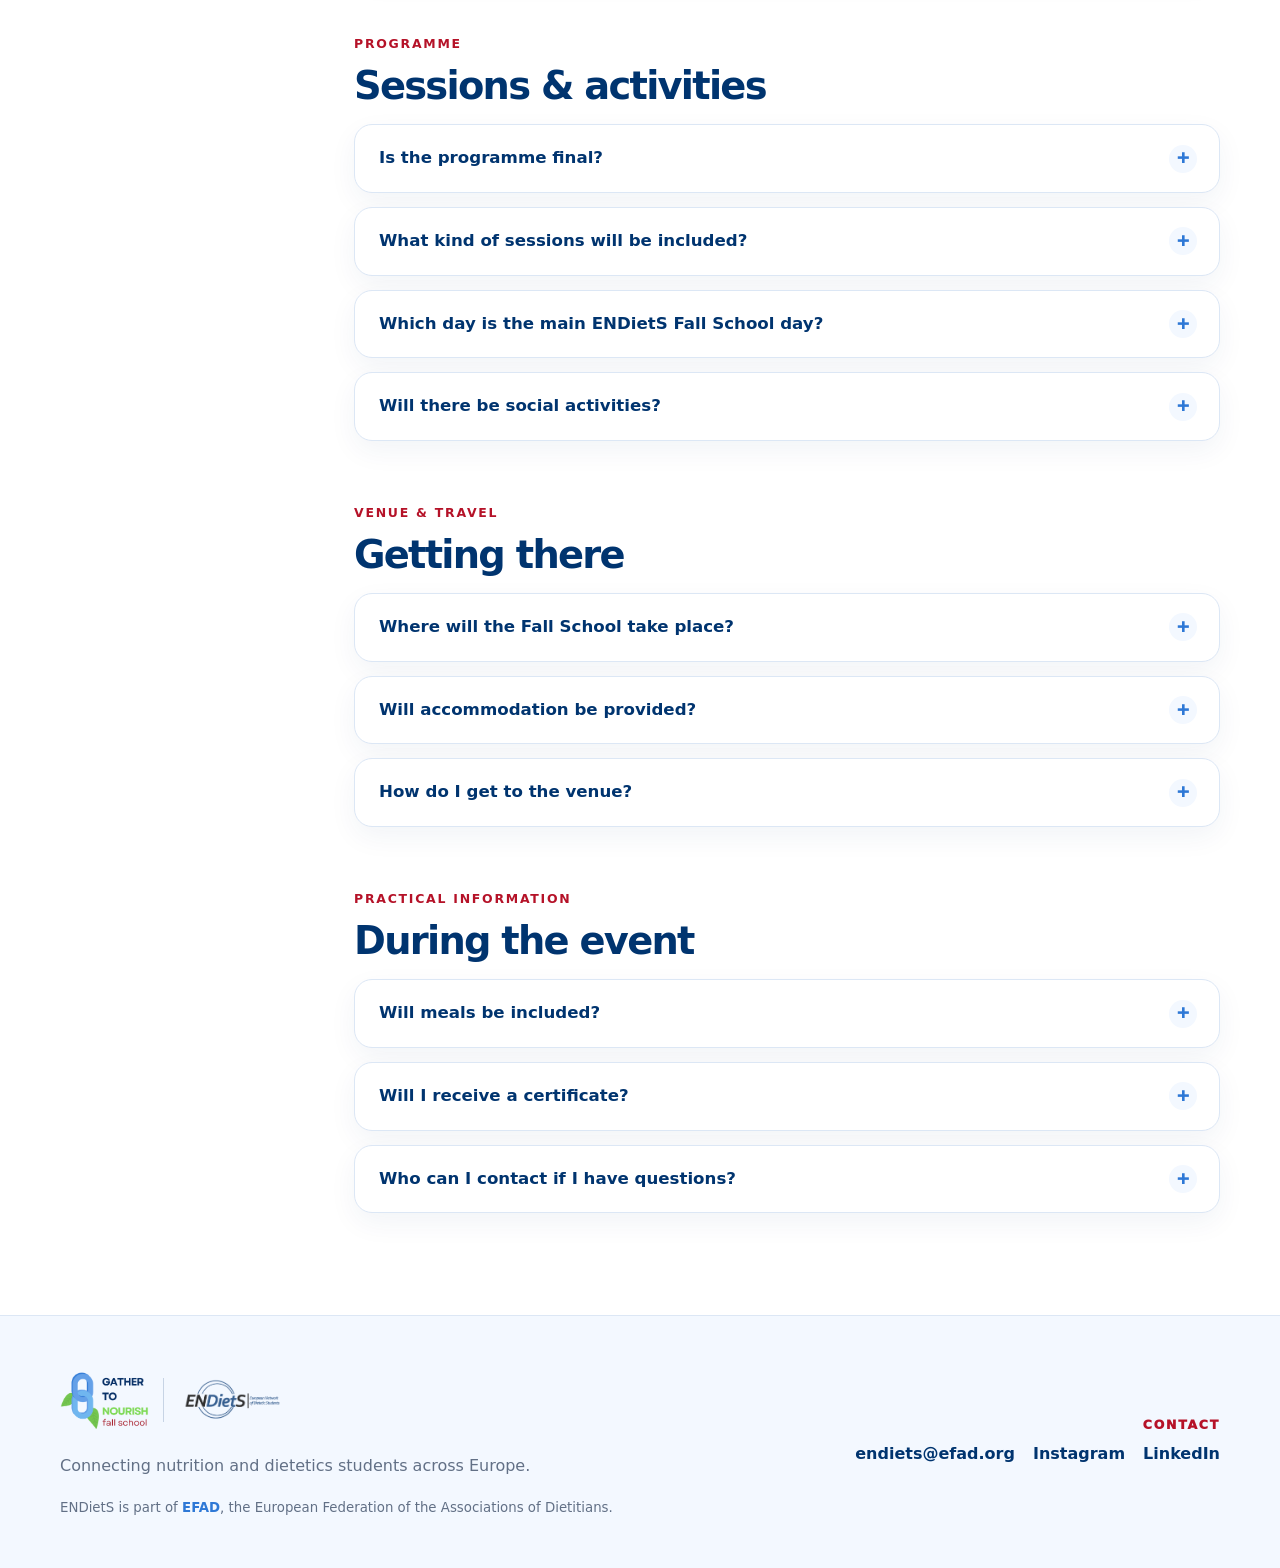
==== commit 7ceaab54: "Update faq.html" ====
--- a/faq.html
+++ b/faq.html
@@ -1,3 +1,4 @@
+
 <!DOCTYPE html>
 <html lang="en">
 <head>
@@ -70,7 +71,7 @@
           <a href="#registration">Registration</a>
           <a href="#eligibility">Eligibility</a>
           <a href="#programme">Programme</a>
-          <a href="#venue-travel">Venue & Travel</a>
+          <a href="#venue-travel">Venue &amp; Travel</a>
           <a href="#practical">Practical Information</a>
         </aside>
 
@@ -79,17 +80,20 @@
           <section class="faq-category" id="registration">
             <div class="faq-category-heading">
               <p class="eyebrow">Registration</p>
-              <h2>Registration & fees</h2>
+              <h2>Registration &amp; fees</h2>
             </div>
 
             <details class="faq-accordion" open>
               <summary>How do I register for the ENDietS Gather to Nourish School?</summary>
               <div>
                 <p>
-                  Registration is completed through the ICONSD2026 registration platform. Participants must select the option that includes the ENDietS Gather to Nourish School.
-                </p>
-                <p>
-                  <a class="text-link" href="https://iconsd.eu/registration.php" target="_blank" rel="noopener">Register through ICONSD2026</a>
+                  Registration is completed through the ICONSD2026 registration platform. Participants must select the option that explicitly includes the ENDietS Gather to Nourish School.
+                </p>
+                <p>
+                  Please note that ICONSD2026 also offers conference-only registration options, which do not include the ENDietS Fall School.
+                </p>
+                <p>
+                  <a class="text-link" href="https://iconsd.eu/endiets" target="_blank" rel="noopener">Register through ICONSD2026</a>
                 </p>
               </div>
             </details>
@@ -98,7 +102,7 @@
               <summary>Is the Fall School registration separate from ICONSD2026?</summary>
               <div>
                 <p>
-                  No. The Fall School takes place alongside ICONSD2026, and participants register through the ICONSD2026 platform.
+                  No. The Fall School takes place alongside ICONSD2026, and participants register through the ICONSD2026 platform. Please select the combined registration option that includes the ENDietS Fall School.
                 </p>
               </div>
             </details>
@@ -107,7 +111,7 @@
               <summary>Does my registration include both ICONSD2026 and the ENDietS Fall School?</summary>
               <div>
                 <p>
-                  Yes, if you choose the ICONSD2026 + ENDietS Fall School registration option.
+                  Yes, if you choose the ICONSD2026 + ENDietS Fall School registration option. Conference-only registration does not include access to the ENDietS Fall School programme.
                 </p>
               </div>
             </details>
@@ -116,10 +120,26 @@
               <summary>What are the registration fees?</summary>
               <div>
                 <p>
-                  Early Bird registration is <strong>€100</strong> and Regular registration is <strong>€130</strong>.
-                </p>
-                <p>
-                  Early Bird registration is available until October 10th, 2026. Regular registration applies after October 10th, 2026.
+                  <strong>Undergraduate students:</strong><br />
+                  Early Bird: <strong>€100</strong><br />
+                  Regular: <strong>€130</strong>
+                </p>
+                <p>
+                  <strong>Regular participants (graduates and other non-undergraduate participants):</strong><br />
+                  Early Bird: <strong>€150</strong><br />
+                  Regular: <strong>€190</strong>
+                </p>
+                <p>
+                  Early Bird registration has been extended until <strong>20 October 2026</strong>. Regular registration applies from <strong>21 October 2026</strong>.
+                </p>
+                <p>
+                  <strong>HDNA members:</strong> Special discounts are available on the ICONSD2026 conference registration fee. Please consult the official registration platform for details.
+                </p>
+                <p>
+                  These registration options must explicitly include the ENDietS Fall School if you wish to attend its programme. Conference-only options are also available on the ICONSD2026 platform.
+                </p>
+                <p>
+                  <a class="text-link" href="https://iconsd.eu/endiets" target="_blank" rel="noopener">View registration options</a>
                 </p>
               </div>
             </details>
@@ -147,7 +167,7 @@
                   You do not need to be a registered ENDietS member to attend the Fall School. However, to receive updates about the Fall School and other ENDietS activities directly in your inbox, we recommend registering as a member for free.
                 </p>
                 <p>
-                  <a class="text-link" href="https://efad.us11.list-manage.com/subscribe?u=9a0dbd5516b888b8af404926f&id=feedf20dc1" target="_blank" rel="noopener">Become an ENDietS member</a>
+                  <a class="text-link" href="https://efad.us11.list-manage.com/subscribe?u=9a0dbd5516b888b8af404926f&amp;id=feedf20dc1" target="_blank" rel="noopener">Become an ENDietS member</a>
                 </p>
               </div>
             </details>
@@ -156,14 +176,17 @@
           <section class="faq-category" id="programme">
             <div class="faq-category-heading">
               <p class="eyebrow">Programme</p>
-              <h2>Sessions & activities</h2>
+              <h2>Sessions &amp; activities</h2>
             </div>
 
             <details class="faq-accordion">
               <summary>Is the programme final?</summary>
               <div>
                 <p>
-                  No. The current programme is preliminary and may be subject to changes. Final topics, speakers and timings will be shared closer to the event.
+                  No. The current programme is preliminary and may be subject to changes. Session topics and speakers will be announced closer to the event.
+                </p>
+                <p>
+                  You can already explore the <a class="text-link" href="programme.html">preliminary programme and schedule</a>.
                 </p>
               </div>
             </details>
@@ -198,7 +221,7 @@
 
           <section class="faq-category" id="venue-travel">
             <div class="faq-category-heading">
-              <p class="eyebrow">Venue & Travel</p>
+              <p class="eyebrow">Venue &amp; Travel</p>
               <h2>Getting there</h2>
             </div>
 
@@ -293,4 +316,4 @@
 
   <script src="script.js"></script>
 </body>
-</html>
+</html>
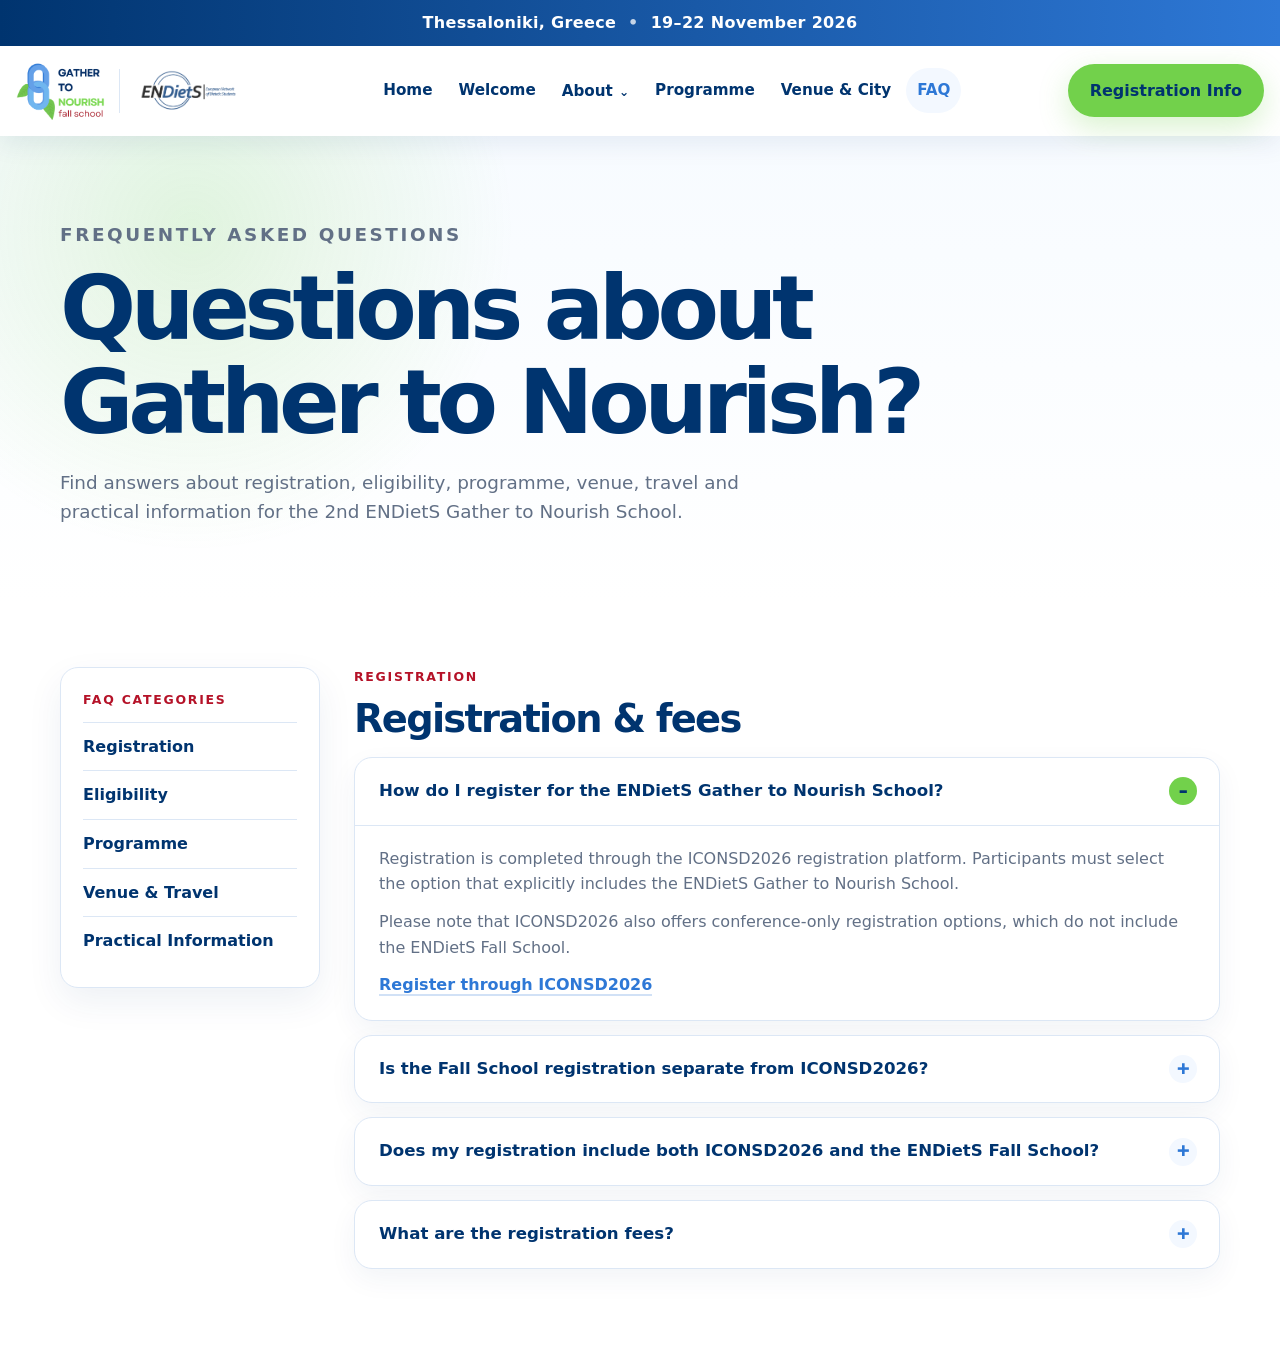
==== commit 6e0b20c3: "Update faq.html" ====
--- a/faq.html
+++ b/faq.html
@@ -1,4 +1,3 @@
-
 <!DOCTYPE html>
 <html lang="en">
 <head>
@@ -120,200 +119,23 @@
               <summary>What are the registration fees?</summary>
               <div>
                 <p>
-                  <strong>Undergraduate students:</strong><br />
-                  Early Bird: <strong>€100</strong><br />
+                  <strong>Undergraduate students:</strong><br>
+                  Early Bird: <strong>€100</strong><br>
                   Regular: <strong>€130</strong>
                 </p>
+
                 <p>
-                  <strong>Regular participants (graduates and other non-undergraduate participants):</strong><br />
-                  Early Bird: <strong>€150</strong><br />
+                  <strong>Regular participants (non-undergraduate):</strong><br>
+                  Early Bird: <strong>€150</strong><br>
                   Regular: <strong>€190</strong>
                 </p>
+
                 <p>
-                  Early Bird registration has been extended until <strong>20 October 2026</strong>. Regular registration applies from <strong>21 October 2026</strong>.
+                  <strong>HDNA members:</strong><br>
+                  Early Bird: <strong>€130</strong><br>
+                  Regular: <strong>€160</strong>
                 </p>
+
                 <p>
-                  <strong>HDNA members:</strong> Special discounts are available on the ICONSD2026 conference registration fee. Please consult the official registration platform for details.
-                </p>
-                <p>
-                  These registration options must explicitly include the ENDietS Fall School if you wish to attend its programme. Conference-only options are also available on the ICONSD2026 platform.
-                </p>
-                <p>
-                  <a class="text-link" href="https://iconsd.eu/endiets" target="_blank" rel="noopener">View registration options</a>
-                </p>
-              </div>
-            </details>
-          </section>
-
-          <section class="faq-category" id="eligibility">
-            <div class="faq-category-heading">
-              <p class="eyebrow">Eligibility</p>
-              <h2>Who can join?</h2>
-            </div>
-
-            <details class="faq-accordion">
-              <summary>Who can join the Fall School?</summary>
-              <div>
-                <p>
-                  The Fall School is open to nutrition and dietetics students at all levels, from Bachelor’s to PhD, as well as recent graduates.
-                </p>
-              </div>
-            </details>
-
-            <details class="faq-accordion">
-              <summary>Do I need to be an ENDietS member to participate?</summary>
-              <div>
-                <p>
-                  You do not need to be a registered ENDietS member to attend the Fall School. However, to receive updates about the Fall School and other ENDietS activities directly in your inbox, we recommend registering as a member for free.
-                </p>
-                <p>
-                  <a class="text-link" href="https://efad.us11.list-manage.com/subscribe?u=9a0dbd5516b888b8af404926f&amp;id=feedf20dc1" target="_blank" rel="noopener">Become an ENDietS member</a>
-                </p>
-              </div>
-            </details>
-          </section>
-
-          <section class="faq-category" id="programme">
-            <div class="faq-category-heading">
-              <p class="eyebrow">Programme</p>
-              <h2>Sessions &amp; activities</h2>
-            </div>
-
-            <details class="faq-accordion">
-              <summary>Is the programme final?</summary>
-              <div>
-                <p>
-                  No. The current programme is preliminary and may be subject to changes. Session topics and speakers will be announced closer to the event.
-                </p>
-                <p>
-                  You can already explore the <a class="text-link" href="programme.html">preliminary programme and schedule</a>.
-                </p>
-              </div>
-            </details>
-
-            <details class="faq-accordion">
-              <summary>What kind of sessions will be included?</summary>
-              <div>
-                <p>
-                  The programme will include ENDietS-led sessions, practical workshops, career-focused discussions, networking moments and opportunities to attend ICONSD2026.
-                </p>
-              </div>
-            </details>
-
-            <details class="faq-accordion">
-              <summary>Which day is the main ENDietS Fall School day?</summary>
-              <div>
-                <p>
-                  Thursday, 19 November, will be the main ENDietS Fall School day, with a full student-centred programme.
-                </p>
-              </div>
-            </details>
-
-            <details class="faq-accordion">
-              <summary>Will there be social activities?</summary>
-              <div>
-                <p>
-                  Yes. A networking dinner is planned for Thursday evening, and an additional social or networking activity is being considered for Friday or Saturday. Some social moments may require an additional contribution, with reduced rates for Fall School participants.
-                </p>
-              </div>
-            </details>
-          </section>
-
-          <section class="faq-category" id="venue-travel">
-            <div class="faq-category-heading">
-              <p class="eyebrow">Venue &amp; Travel</p>
-              <h2>Getting there</h2>
-            </div>
-
-            <details class="faq-accordion">
-              <summary>Where will the Fall School take place?</summary>
-              <div>
-                <p>
-                  The Fall School will take place at the A.U.Th. Research Dissemination Center, KEDEA, in Thessaloniki, Greece, alongside ICONSD2026.
-                </p>
-              </div>
-            </details>
-
-            <details class="faq-accordion">
-              <summary>Will accommodation be provided?</summary>
-              <div>
-                <p>
-                  Accommodation is not included in the registration fee, and participants are responsible for arranging their own stay. Accommodation recommendations may be shared closer to the event.
-                </p>
-              </div>
-            </details>
-
-            <details class="faq-accordion">
-              <summary>How do I get to the venue?</summary>
-              <div>
-                <p>
-                  The venue is located on the Aristotle University campus and is accessible by public transport. A detailed travel guide will be shared closer to the event.
-                </p>
-              </div>
-            </details>
-          </section>
-
-          <section class="faq-category" id="practical">
-            <div class="faq-category-heading">
-              <p class="eyebrow">Practical Information</p>
-              <h2>During the event</h2>
-            </div>
-
-            <details class="faq-accordion">
-              <summary>Will meals be included?</summary>
-              <div>
-                <p>
-                  Full meals are not included. Coffee breaks will be provided during the programme.
-                </p>
-              </div>
-            </details>
-
-            <details class="faq-accordion">
-              <summary>Will I receive a certificate?</summary>
-              <div>
-                <p>
-                  Participants of the ENDietS Gather to Nourish School will receive a certificate of participation for the Fall School and its activities.
-                </p>
-              </div>
-            </details>
-
-            <details class="faq-accordion">
-              <summary>Who can I contact if I have questions?</summary>
-              <div>
-                <p>
-                  For questions about the ENDietS Gather to Nourish School, please contact <a class="text-link" href="mailto:endiets@efad.org?subject=ENDietS%20Gather%20to%20Nourish%20School%20question">endiets@efad.org</a>.
-                </p>
-              </div>
-            </details>
-          </section>
-
-        </div>
-      </div>
-    </section>
-  </main>
-
-  <footer class="site-footer compact-footer">
-    <div class="container footer-compact-grid">
-      <div>
-        <a class="footer-brand" href="index.html" aria-label="ENDietS Gather to Nourish home">
-          <img src="assets/fall-school-logo.png" alt="Gather to Nourish Fall School" />
-          <span class="logo-divider footer-logo-divider" aria-hidden="true"></span>
-          <img src="assets/endiets-logo.png" alt="ENDietS" />
-        </a>
-        <p>Connecting nutrition and dietetics students across Europe.</p>
-        <small>ENDietS is part of <a class="inline-footer-link" href="https://www.efad.org/" target="_blank" rel="noopener">EFAD</a>, the European Federation of the Associations of Dietitians.</small>
-      </div>
-      <div class="footer-contact-block" aria-label="ENDietS contact links">
-        <h3>Contact</h3>
-        <div class="footer-contact-inline">
-          <a href="mailto:endiets@efad.org?subject=ENDietS%20Gather%20to%20Nourish%20School%20question">endiets@efad.org</a>
-          <a href="https://www.instagram.com/_endiets/" target="_blank" rel="noopener">Instagram</a>
-          <a href="https://www.linkedin.com/company/endiets/" target="_blank" rel="noopener">LinkedIn</a>
-        </div>
-      </div>
-    </div>
-  </footer>
-
-  <script src="script.js"></script>
-</body>
-</html>+                  Early Bird registration has been extended until <strong>31 October 2026</strong>. Regular registration applies from <strong>1 November 2026</strong>.
+                </
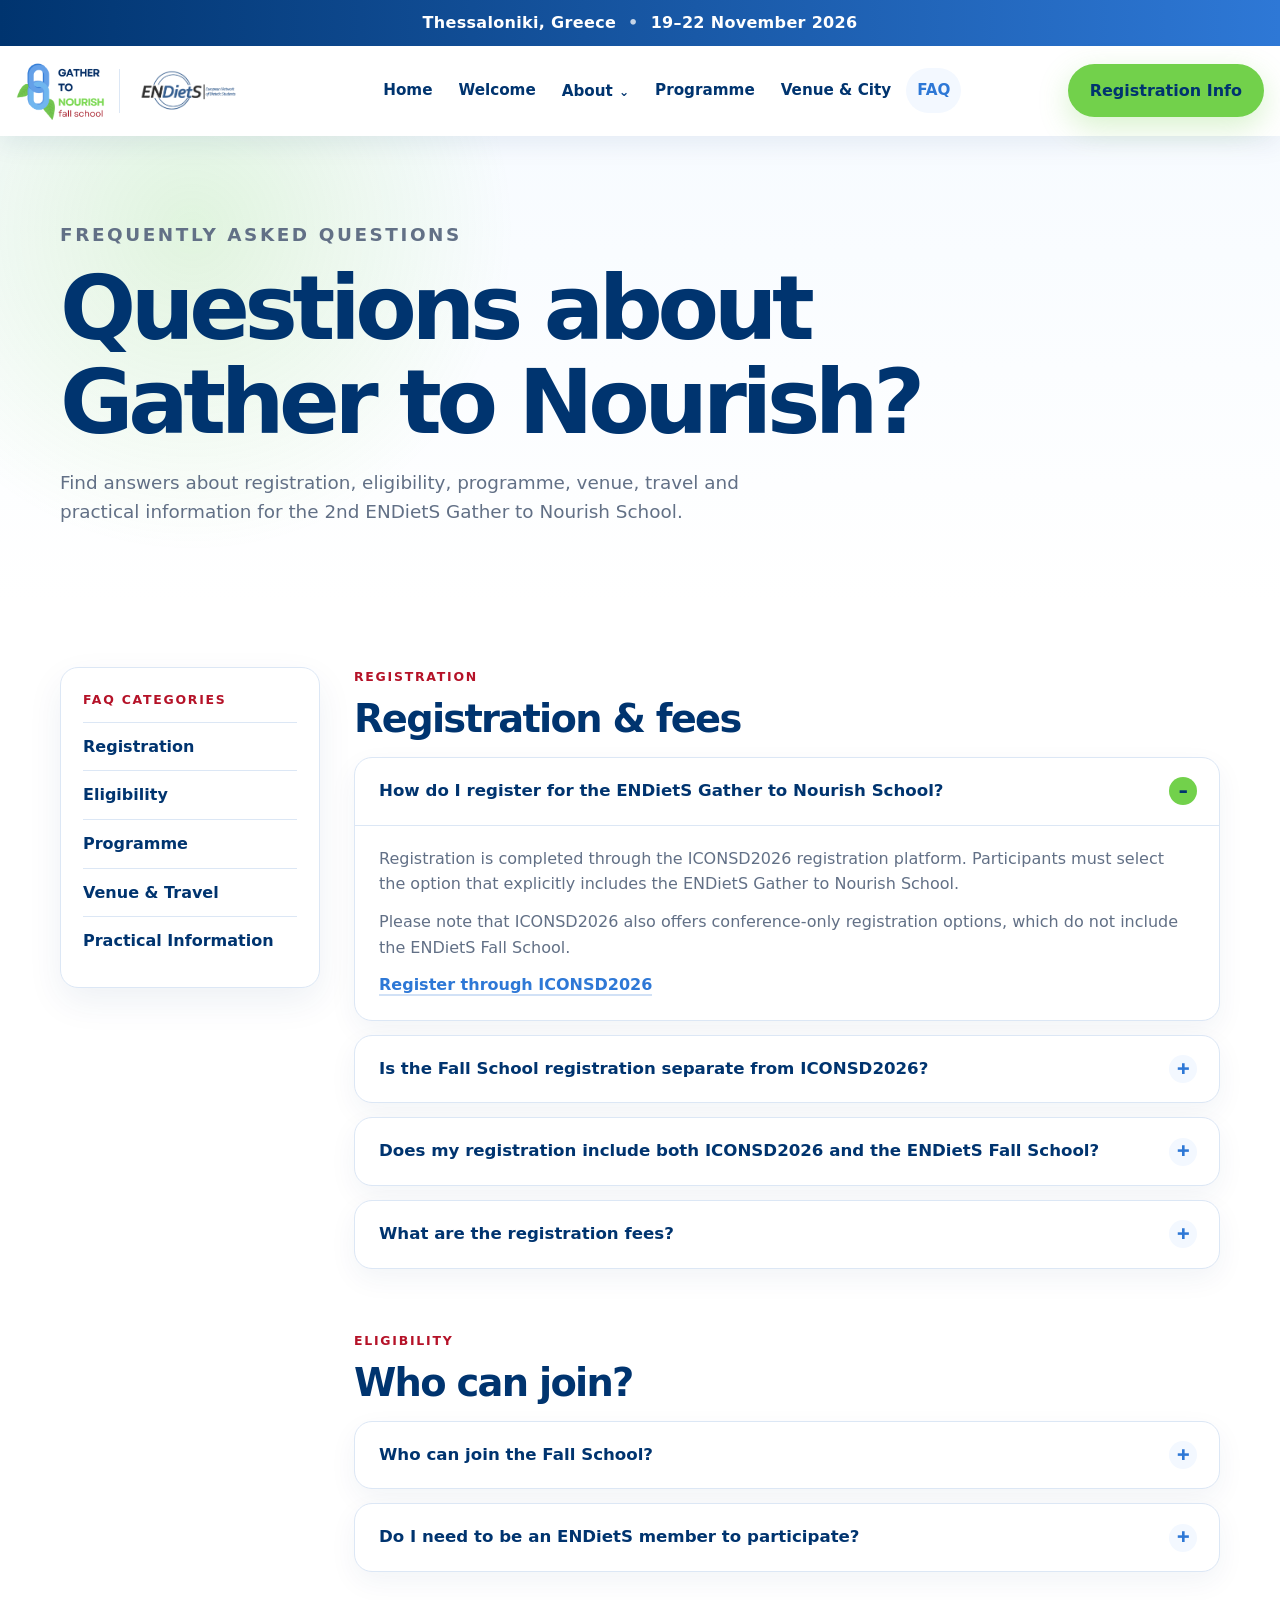
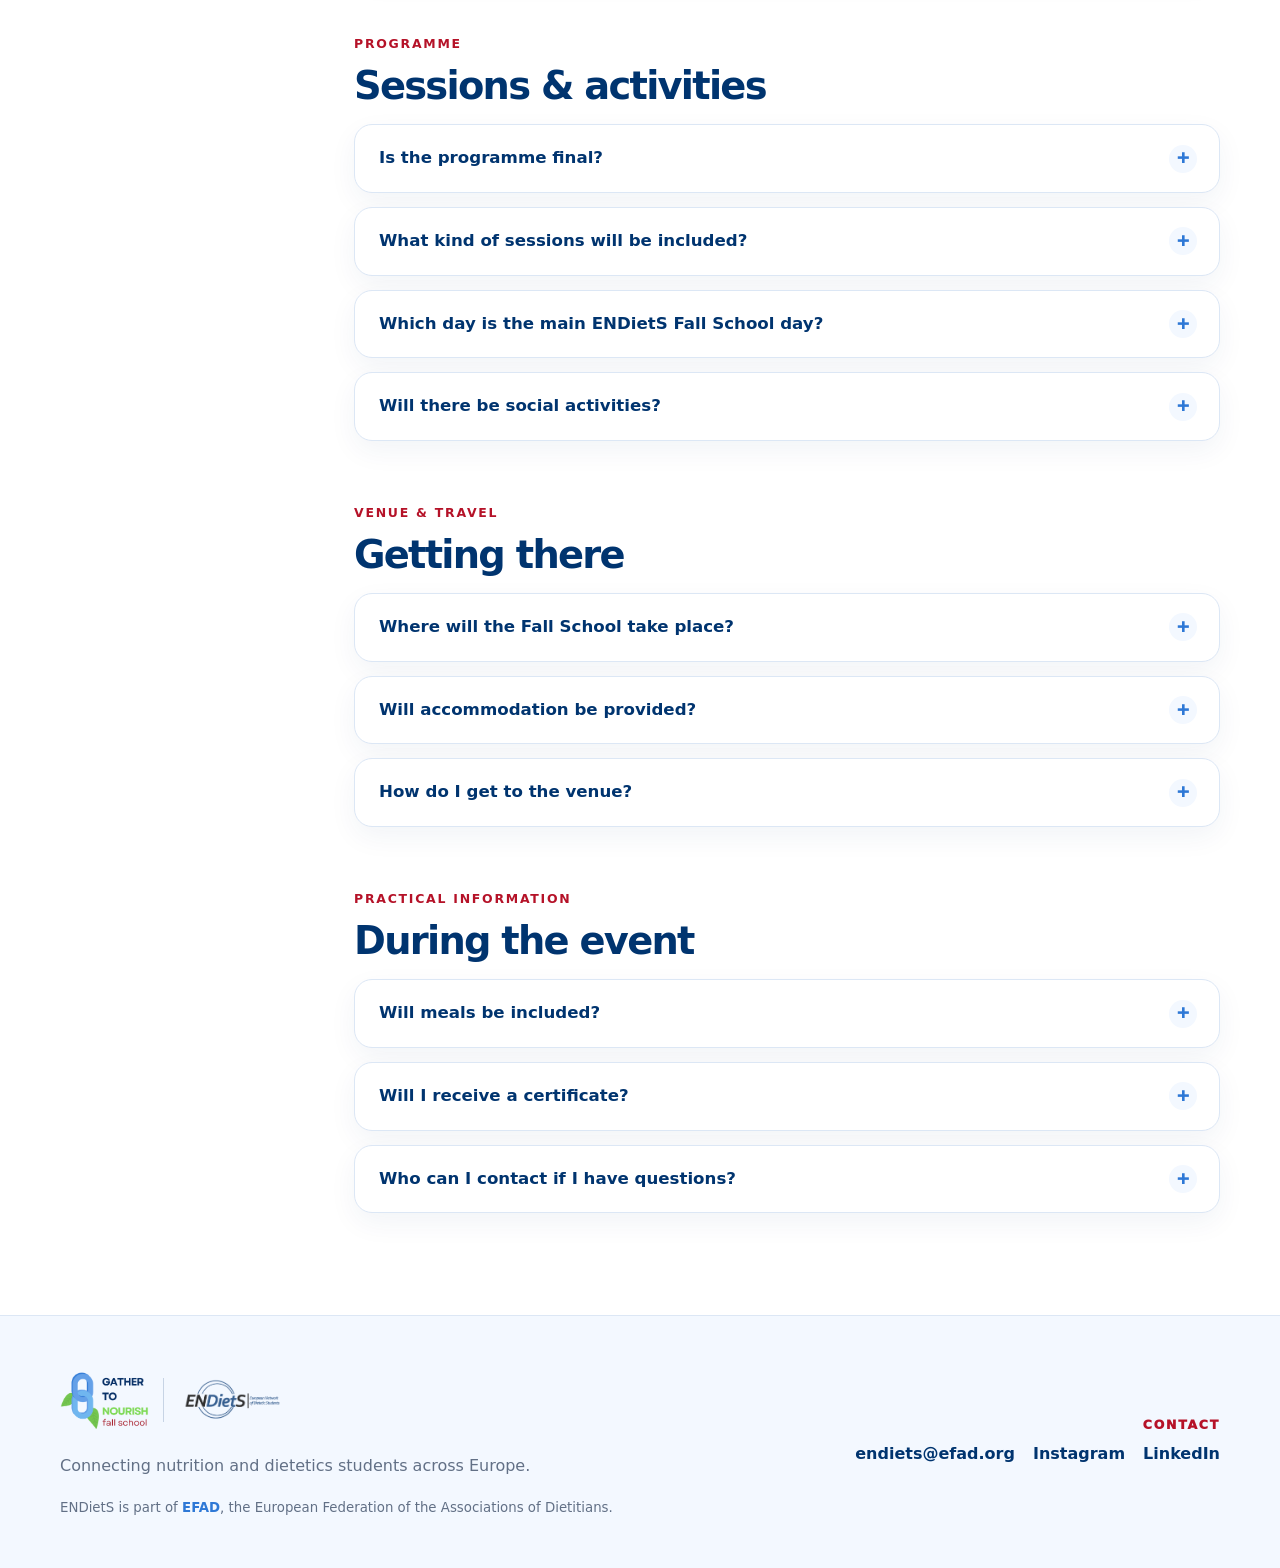
==== commit e537068c: "Update faq.html" ====
--- a/faq.html
+++ b/faq.html
@@ -76,6 +76,8 @@
 
         <div class="faq-content">
 
+          <!-- REGISTRATION -->
+
           <section class="faq-category" id="registration">
             <div class="faq-category-heading">
               <p class="eyebrow">Registration</p>
@@ -138,4 +140,196 @@
 
                 <p>
                   Early Bird registration has been extended until <strong>31 October 2026</strong>. Regular registration applies from <strong>1 November 2026</strong>.
-                </
+                </p>
+
+                <p>
+                  Please note that ICONSD2026 also offers conference-only registration options. To participate in the ENDietS Fall School, you must select the option that explicitly includes the ENDietS Fall School.
+                </p>
+
+                <p>
+                  <a class="text-link" href="https://iconsd.eu/endiets" target="_blank" rel="noopener">View registration options</a>
+                </p>
+              </div>
+            </details>
+          </section>
+
+          <!-- ELIGIBILITY -->
+
+          <section class="faq-category" id="eligibility">
+            <div class="faq-category-heading">
+              <p class="eyebrow">Eligibility</p>
+              <h2>Who can join?</h2>
+            </div>
+
+            <details class="faq-accordion">
+              <summary>Who can join the Fall School?</summary>
+              <div>
+                <p>
+                  The Fall School is open to nutrition and dietetics students at all levels, from Bachelor’s to PhD, as well as recent graduates.
+                </p>
+              </div>
+            </details>
+
+            <details class="faq-accordion">
+              <summary>Do I need to be an ENDietS member to participate?</summary>
+              <div>
+                <p>
+                  You do not need to be a registered ENDietS member to attend the Fall School. However, to receive updates about the Fall School and other ENDietS activities directly in your inbox, we recommend registering as a member for free.
+                </p>
+                <p>
+                  <a class="text-link" href="https://efad.us11.list-manage.com/subscribe?u=9a0dbd5516b888b8af404926f&amp;id=feedf20dc1" target="_blank" rel="noopener">Become an ENDietS member</a>
+                </p>
+              </div>
+            </details>
+          </section>
+
+          <!-- PROGRAMME -->
+
+          <section class="faq-category" id="programme">
+            <div class="faq-category-heading">
+              <p class="eyebrow">Programme</p>
+              <h2>Sessions &amp; activities</h2>
+            </div>
+
+            <details class="faq-accordion">
+              <summary>Is the programme final?</summary>
+              <div>
+                <p>
+                  No. The current programme is preliminary and may be subject to changes. Session topics and speakers will be announced closer to the event.
+                </p>
+                <p>
+                  You can already explore the <a class="text-link" href="programme.html">preliminary programme and schedule</a>.
+                </p>
+              </div>
+            </details>
+
+            <details class="faq-accordion">
+              <summary>What kind of sessions will be included?</summary>
+              <div>
+                <p>
+                  The programme will include ENDietS-led sessions, practical workshops, career-focused discussions, networking moments and opportunities to attend ICONSD2026.
+                </p>
+              </div>
+            </details>
+
+            <details class="faq-accordion">
+              <summary>Which day is the main ENDietS Fall School day?</summary>
+              <div>
+                <p>
+                  Thursday, 19 November, will be the main ENDietS Fall School day, with a full student-centred programme.
+                </p>
+              </div>
+            </details>
+
+            <details class="faq-accordion">
+              <summary>Will there be social activities?</summary>
+              <div>
+                <p>
+                  Yes. A networking dinner is planned for Thursday evening, and an additional social or networking activity is being considered for Friday or Saturday. Some social moments may require an additional contribution, with reduced rates for Fall School participants.
+                </p>
+              </div>
+            </details>
+          </section>
+
+          <!-- VENUE & TRAVEL -->
+
+          <section class="faq-category" id="venue-travel">
+            <div class="faq-category-heading">
+              <p class="eyebrow">Venue &amp; Travel</p>
+              <h2>Getting there</h2>
+            </div>
+
+            <details class="faq-accordion">
+              <summary>Where will the Fall School take place?</summary>
+              <div>
+                <p>
+                  The Fall School will take place at the A.U.Th. Research Dissemination Center, KEDEA, in Thessaloniki, Greece, alongside ICONSD2026.
+                </p>
+              </div>
+            </details>
+
+            <details class="faq-accordion">
+              <summary>Will accommodation be provided?</summary>
+              <div>
+                <p>
+                  Accommodation is not included in the registration fee, and participants are responsible for arranging their own stay. Accommodation recommendations may be shared closer to the event.
+                </p>
+              </div>
+            </details>
+
+            <details class="faq-accordion">
+              <summary>How do I get to the venue?</summary>
+              <div>
+                <p>
+                  The venue is located on the Aristotle University campus and is accessible by public transport. A detailed travel guide will be shared closer to the event.
+                </p>
+              </div>
+            </details>
+          </section>
+
+          <!-- PRACTICAL INFORMATION -->
+
+          <section class="faq-category" id="practical">
+            <div class="faq-category-heading">
+              <p class="eyebrow">Practical Information</p>
+              <h2>During the event</h2>
+            </div>
+
+            <details class="faq-accordion">
+              <summary>Will meals be included?</summary>
+              <div>
+                <p>
+                  Full meals are not included. Coffee breaks will be provided during the programme.
+                </p>
+              </div>
+            </details>
+
+            <details class="faq-accordion">
+              <summary>Will I receive a certificate?</summary>
+              <div>
+                <p>
+                  Participants of the ENDietS Gather to Nourish School will receive a certificate of participation for the Fall School and its activities.
+                </p>
+              </div>
+            </details>
+
+            <details class="faq-accordion">
+              <summary>Who can I contact if I have questions?</summary>
+              <div>
+                <p>
+                  For questions about the ENDietS Gather to Nourish School, please contact <a class="text-link" href="mailto:endiets@efad.org?subject=ENDietS%20Gather%20to%20Nourish%20School%20question">endiets@efad.org</a>.
+                </p>
+              </div>
+            </details>
+          </section>
+
+        </div>
+      </div>
+    </section>
+  </main>
+
+  <footer class="site-footer compact-footer">
+    <div class="container footer-compact-grid">
+      <div>
+        <a class="footer-brand" href="index.html" aria-label="ENDietS Gather to Nourish home">
+          <img src="assets/fall-school-logo.png" alt="Gather to Nourish Fall School" />
+          <span class="logo-divider footer-logo-divider" aria-hidden="true"></span>
+          <img src="assets/endiets-logo.png" alt="ENDietS" />
+        </a>
+        <p>Connecting nutrition and dietetics students across Europe.</p>
+        <small>ENDietS is part of <a class="inline-footer-link" href="https://www.efad.org/" target="_blank" rel="noopener">EFAD</a>, the European Federation of the Associations of Dietitians.</small>
+      </div>
+      <div class="footer-contact-block" aria-label="ENDietS contact links">
+        <h3>Contact</h3>
+        <div class="footer-contact-inline">
+          <a href="mailto:endiets@efad.org?subject=ENDietS%20Gather%20to%20Nourish%20School%20question">endiets@efad.org</a>
+          <a href="https://www.instagram.com/_endiets/" target="_blank" rel="noopener">Instagram</a>
+          <a href="https://www.linkedin.com/company/endiets/" target="_blank" rel="noopener">LinkedIn</a>
+        </div>
+      </div>
+    </div>
+  </footer>
+
+  <script src="script.js"></script>
+</body>
+</html>
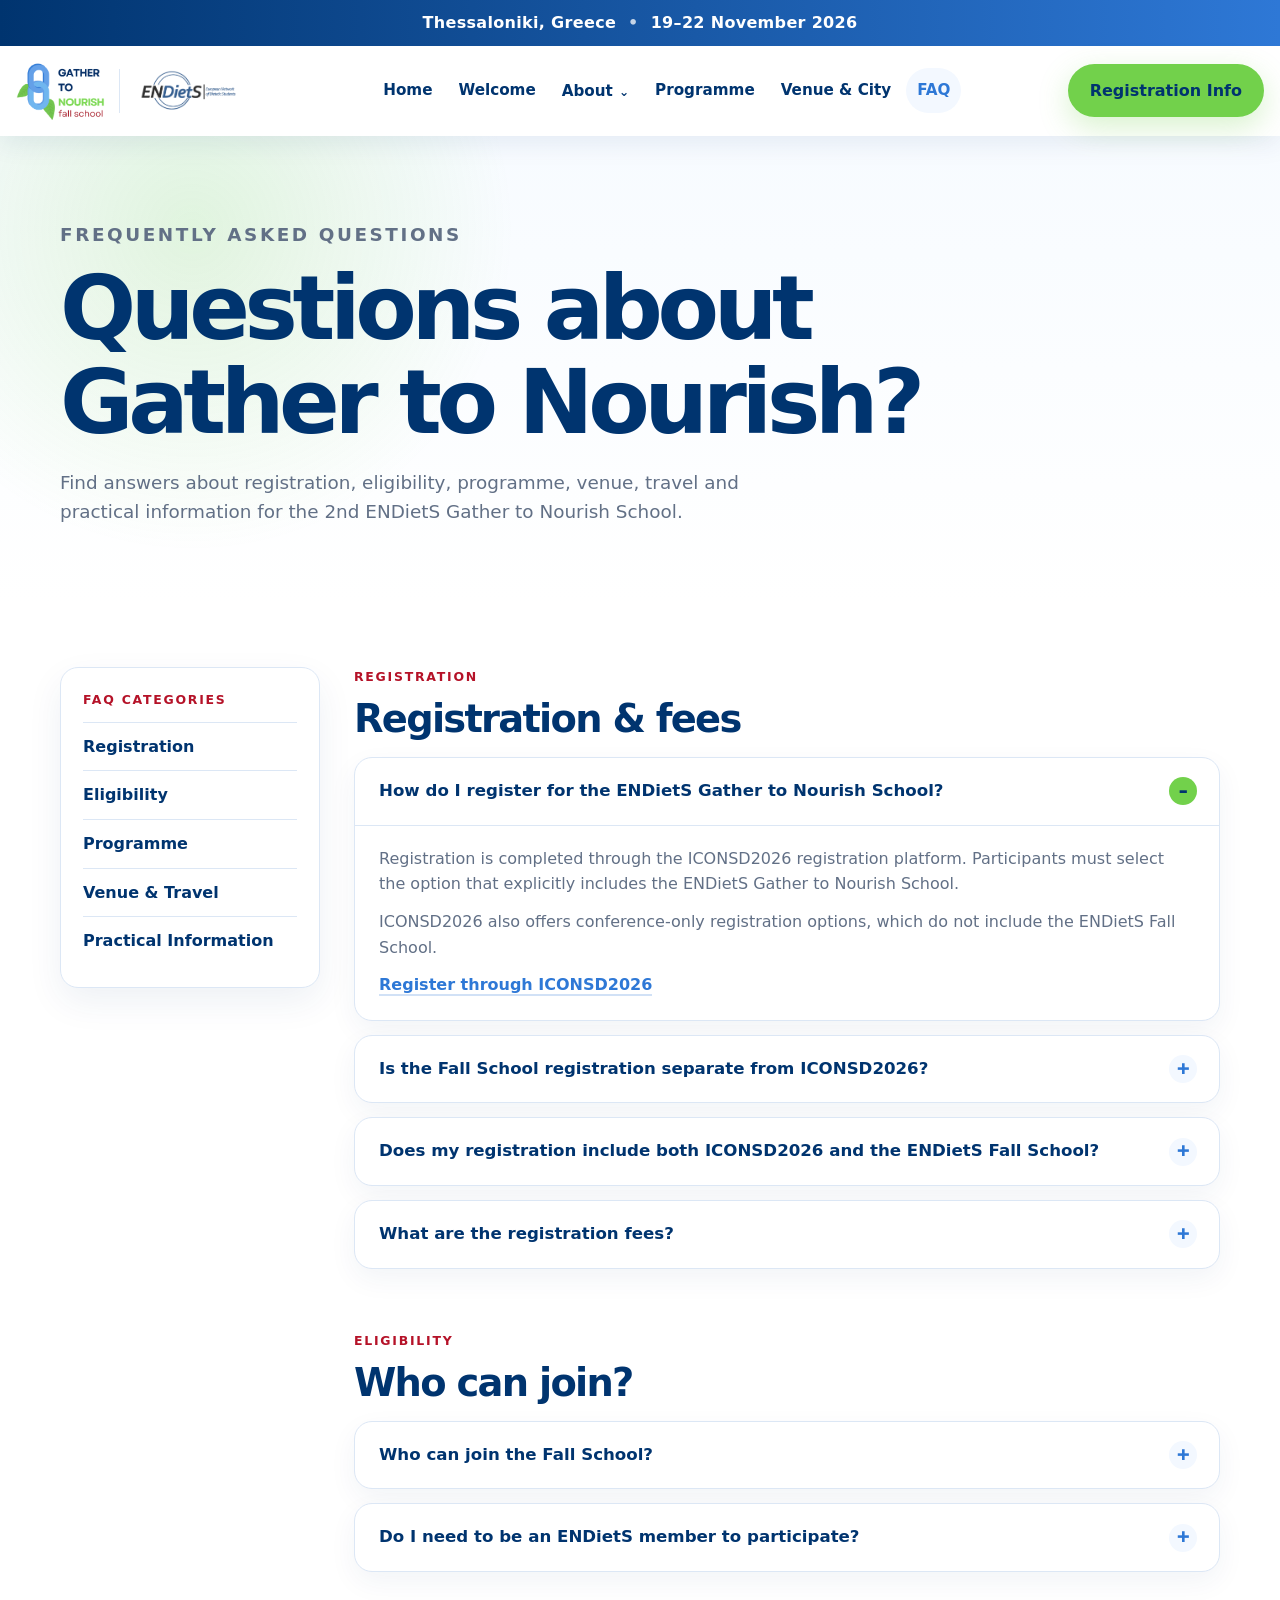
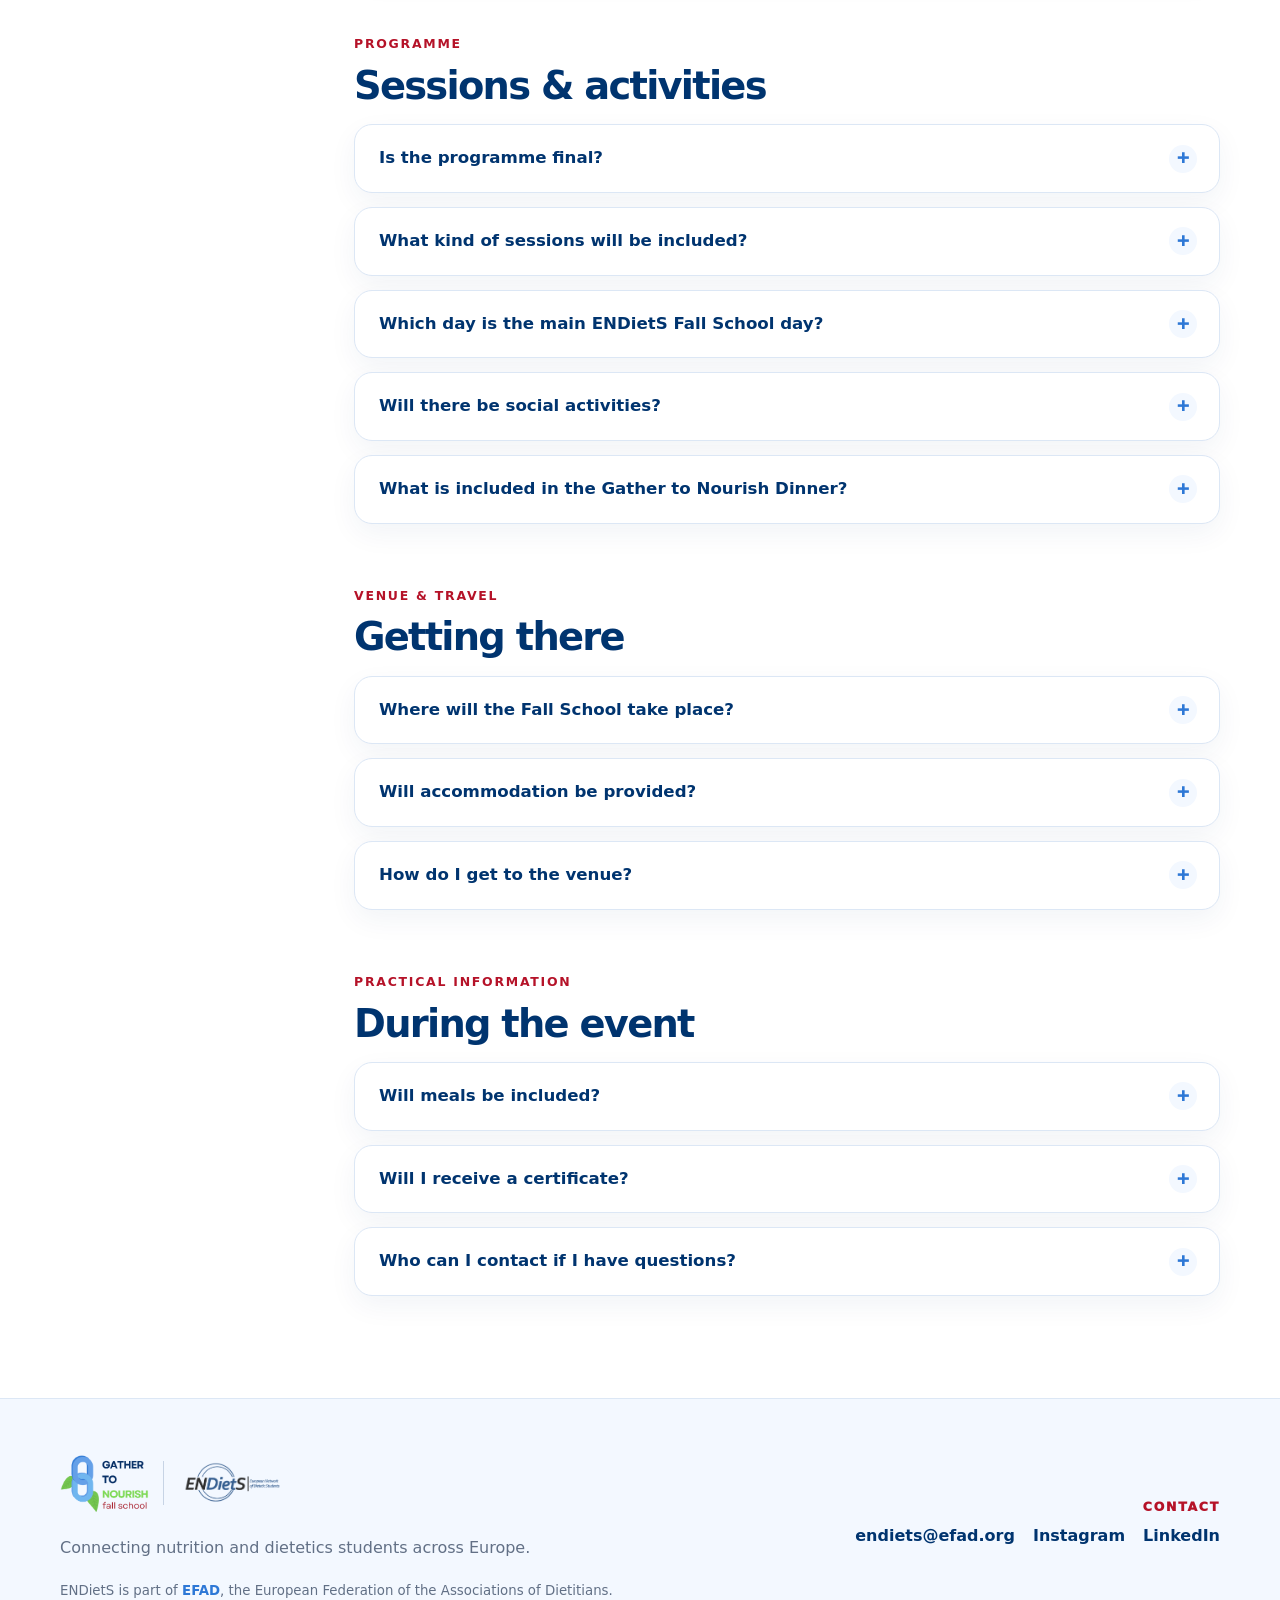
==== commit 7f316ac1: "Update faq.html" ====
--- a/faq.html
+++ b/faq.html
@@ -6,330 +6,230 @@
   <title>FAQ | ENDietS Gather to Nourish</title>
   <meta name="description" content="Frequently asked questions about the ENDietS Gather to Nourish Fall School in Thessaloniki, Greece." />
   <meta property="og:title" content="FAQ | ENDietS Gather to Nourish" />
-  <meta property="og:description" content="Answers about registration, eligibility, programme, venue, travel and practical information." />
+  <meta property="og:description" content="Frequently asked questions about the ENDietS Gather to Nourish Fall School in Thessaloniki, Greece." />
   <meta property="og:type" content="website" />
   <link rel="icon" href="assets/favicon.png" type="image/png" />
   <link rel="stylesheet" href="styles.css" />
 </head>
 <body>
-  <a class="skip-link" href="#main">Skip to main content</a>
-
-  <header class="site-header" id="top">
-    <div class="announcement">
-      <span>Thessaloniki, Greece</span>
-      <span>19–22 November 2026</span>
-    </div>
-
-    <nav class="navbar" aria-label="Main navigation">
-      <a class="brand-stack" href="index.html" aria-label="ENDietS Gather to Nourish home">
-        <img class="fall-logo" src="assets/fall-school-logo.png" alt="Gather to Nourish Fall School" />
-        <span class="logo-divider" aria-hidden="true"></span>
-        <img class="endiets-logo" src="assets/endiets-logo.png" alt="ENDietS - European Network of Dietetic Students" />
+<a class="skip-link" href="#main">Skip to main content</a>
+<header class="site-header" id="top"><div class="announcement"><span>Thessaloniki, Greece</span><span>19–22 November 2026</span></div>
+<nav class="navbar" aria-label="Main navigation"><a class="brand-stack" href="index.html" aria-label="ENDietS Gather to Nourish home"><img class="fall-logo" src="assets/fall-school-logo.png" alt="Gather to Nourish Fall School" /><span class="logo-divider" aria-hidden="true"></span><img class="endiets-logo" src="assets/endiets-logo.png" alt="ENDietS - European Network of Dietetic Students" /></a>
+<button class="menu-toggle" aria-expanded="false" aria-controls="nav-menu"><span class="sr-only">Open menu</span><span></span><span></span><span></span></button>
+<ul class="nav-menu" id="nav-menu"><li><a href="index.html">Home</a></li><li><a href="welcome.html">Welcome</a></li><li class="has-submenu"><button class="submenu-trigger" type="button" aria-expanded="false">About</button><ul class="submenu" aria-label="About submenu"><li><a href="about.html">Gather to Nourish Schools</a></li><li><a href="team.html">ENDietS Team</a></li></ul></li><li><a href="programme.html">Programme</a></li><li><a href="venue.html">Venue &amp; City</a></li><li><a href="faq.html" class="is-active">FAQ</a></li></ul><a class="nav-cta" href="registration.html">Registration Info</a></nav></header>
+
+<main id="main">
+  <section class="page-hero faq-hero">
+    <div class="container">
+      <p class="eyebrow">Frequently Asked Questions</p>
+      <h1>Questions about Gather to Nourish?</h1>
+      <p>Find answers about registration, eligibility, programme, venue, travel and practical information for the 2nd ENDietS Gather to Nourish School.</p>
+    </div>
+  </section>
+
+  <section class="section-pad faq-section">
+    <div class="container faq-layout">
+      <aside class="faq-sidebar" aria-label="FAQ categories">
+        <p class="eyebrow">FAQ categories</p>
+        <a href="#registration">Registration</a>
+        <a href="#eligibility">Eligibility</a>
+        <a href="#programme">Programme</a>
+        <a href="#venue-travel">Venue &amp; Travel</a>
+        <a href="#practical">Practical Information</a>
+      </aside>
+
+      <div class="faq-content">
+        <section class="faq-category" id="registration">
+          <div class="faq-category-heading">
+            <p class="eyebrow">Registration</p>
+            <h2>Registration &amp; fees</h2>
+          </div>
+
+          <details class="faq-accordion" open>
+            <summary>How do I register for the ENDietS Gather to Nourish School?</summary>
+            <div>
+              <p>Registration is completed through the ICONSD2026 registration platform. Participants must select the option that explicitly includes the ENDietS Gather to Nourish School.</p>
+              <p>ICONSD2026 also offers conference-only registration options, which do not include the ENDietS Fall School.</p>
+              <p><a class="text-link" href="https://iconsd.eu/endiets" target="_blank" rel="noopener">Register through ICONSD2026</a></p>
+            </div>
+          </details>
+
+          <details class="faq-accordion">
+            <summary>Is the Fall School registration separate from ICONSD2026?</summary>
+            <div>
+              <p>No. The Fall School takes place alongside ICONSD2026, and participants register through the ICONSD2026 platform. Please select the combined registration option that includes the ENDietS Fall School.</p>
+            </div>
+          </details>
+
+          <details class="faq-accordion">
+            <summary>Does my registration include both ICONSD2026 and the ENDietS Fall School?</summary>
+            <div>
+              <p>Yes, if you choose the ICONSD2026 + ENDietS Fall School registration option. Conference-only registration does not include access to the ENDietS Fall School programme.</p>
+            </div>
+          </details>
+
+          <details class="faq-accordion">
+            <summary>What are the registration fees?</summary>
+            <div>
+              <p><strong>Undergraduate students:</strong><br>Early Bird: <strong>€100</strong><br>Regular: <strong>€130</strong></p>
+              <p><strong>Regular participants (non-undergraduate):</strong><br>Early Bird: <strong>€150</strong><br>Regular: <strong>€190</strong></p>
+              <p><strong>HDNA members:</strong><br>Early Bird: <strong>€130</strong><br>Regular: <strong>€160</strong></p>
+              <p>Early Bird registration was extended until <strong>31 October 2026</strong>. Regular registration applies from <strong>1 November 2026</strong>.</p>
+              <p>Conference-only registration is also available. To attend the Fall School, select the option explicitly including ENDietS Fall School.</p>
+              <p><a class="text-link" href="https://iconsd.eu/endiets" target="_blank" rel="noopener">View registration options</a></p>
+            </div>
+          </details>
+        </section>
+
+        <section class="faq-category" id="eligibility">
+          <div class="faq-category-heading">
+            <p class="eyebrow">Eligibility</p>
+            <h2>Who can join?</h2>
+          </div>
+
+          <details class="faq-accordion">
+            <summary>Who can join the Fall School?</summary>
+            <div>
+              <p>The Fall School is open to nutrition and dietetics students at all levels, from Bachelor’s to PhD, as well as recent graduates.</p>
+            </div>
+          </details>
+
+          <details class="faq-accordion">
+            <summary>Do I need to be an ENDietS member to participate?</summary>
+            <div>
+              <p>You do not need to be a registered ENDietS member to attend the Fall School. However, to receive updates about the Fall School and other ENDietS activities directly in your inbox, we recommend registering as a member for free.</p>
+              <p><a class="text-link" href="https://efad.us11.list-manage.com/subscribe?u=9a0dbd5516b888b8af404926f&amp;id=feedf20dc1" target="_blank" rel="noopener">Become an ENDietS member</a></p>
+            </div>
+          </details>
+        </section>
+
+        <section class="faq-category" id="programme">
+          <div class="faq-category-heading">
+            <p class="eyebrow">Programme</p>
+            <h2>Sessions &amp; activities</h2>
+          </div>
+
+          <details class="faq-accordion">
+            <summary>Is the programme final?</summary>
+            <div>
+              <p>No. The programme is preliminary and may be subject to changes. Some session titles and speakers have now been confirmed, while others will be announced later.</p>
+              <p>Explore the <a class="text-link" href="programme.html">preliminary programme and schedule</a>.</p>
+            </div>
+          </details>
+
+          <details class="faq-accordion">
+            <summary>What kind of sessions will be included?</summary>
+            <div>
+              <p>The programme includes ENDietS-led sessions, practical workshops, career-focused discussions, networking moments and opportunities to attend ICONSD2026.</p>
+            </div>
+          </details>
+
+          <details class="faq-accordion">
+            <summary>Which day is the main ENDietS Fall School day?</summary>
+            <div>
+              <p>Thursday, 19 November, is the main ENDietS Fall School day, with a full student-centred programme.</p>
+            </div>
+          </details>
+
+          <details class="faq-accordion">
+            <summary>Will there be social activities?</summary>
+            <div>
+              <p>Yes. The only organised social activity is the optional <strong>Gather to Nourish Dinner</strong> on Thursday, 19 November, at <strong>19:30</strong> at Kivotos ton Gefseon, Patriarchou Ioakim 26, Thessaloniki.</p>
+              <p>The dinner costs <strong>€25 per person</strong>, is not included in the Fall School registration, and requires a separate RSVP by <strong>18 November 2026</strong>. Payment is accepted in advance via Revolut or in cash (euros only) on the day.</p>
+              <p><a class="text-link" href="https://forms.gle/qeAt8tgJfsnvQiZa9" target="_blank" rel="noopener">RSVP for the Dinner</a></p>
+            </div>
+          </details>
+
+          <details class="faq-accordion">
+            <summary>What is included in the Gather to Nourish Dinner?</summary>
+            <div>
+              <p>A single fixed shared menu, served per four people, includes bread, salad, three appetizers, a mixed meat platter, one soft drink and dessert. Please indicate food allergies or intolerances in the RSVP form. Dietary accommodations are subject to confirmation by the restaurant.</p>
+              <p>The dinner is organised by ENDietS, independently of the congress organisation agency. Questions: <a class="text-link" href="mailto:endiets@efad.org">endiets@efad.org</a>.</p>
+            </div>
+          </details>
+        </section>
+
+        <section class="faq-category" id="venue-travel">
+          <div class="faq-category-heading">
+            <p class="eyebrow">Venue &amp; Travel</p>
+            <h2>Getting there</h2>
+          </div>
+
+          <details class="faq-accordion">
+            <summary>Where will the Fall School take place?</summary>
+            <div>
+              <p>The Fall School will take place at the A.U.Th. Research Dissemination Center, KEDEA, in Thessaloniki, Greece, alongside ICONSD2026.</p>
+            </div>
+          </details>
+
+          <details class="faq-accordion">
+            <summary>Will accommodation be provided?</summary>
+            <div>
+              <p>Accommodation is not included in the registration fee, and participants are responsible for arranging their own stay. Accommodation recommendations may be shared closer to the event.</p>
+            </div>
+          </details>
+
+          <details class="faq-accordion">
+            <summary>How do I get to the venue?</summary>
+            <div>
+              <p>The venue is located on the Aristotle University campus and is accessible by public transport. A detailed travel guide will be shared closer to the event.</p>
+            </div>
+          </details>
+        </section>
+
+        <section class="faq-category" id="practical">
+          <div class="faq-category-heading">
+            <p class="eyebrow">Practical Information</p>
+            <h2>During the event</h2>
+          </div>
+
+          <details class="faq-accordion">
+            <summary>Will meals be included?</summary>
+            <div>
+              <p>Full meals are not included. Coffee breaks will be provided during the programme. The optional Thursday dinner requires a separate RSVP and costs €25 per person.</p>
+            </div>
+          </details>
+
+          <details class="faq-accordion">
+            <summary>Will I receive a certificate?</summary>
+            <div>
+              <p>Participants of the ENDietS Gather to Nourish School will receive a certificate of participation for the Fall School and its activities.</p>
+            </div>
+          </details>
+
+          <details class="faq-accordion">
+            <summary>Who can I contact if I have questions?</summary>
+            <div>
+              <p>For questions about the ENDietS Gather to Nourish School, please contact <a class="text-link" href="mailto:endiets@efad.org?subject=ENDietS%20Gather%20to%20Nourish%20School%20question">endiets@efad.org</a>.</p>
+            </div>
+          </details>
+        </section>
+      </div>
+    </div>
+  </section>
+</main>
+
+<footer class="site-footer compact-footer">
+  <div class="container footer-compact-grid">
+    <div>
+      <a class="footer-brand" href="index.html" aria-label="ENDietS Gather to Nourish home">
+        <img src="assets/fall-school-logo.png" alt="Gather to Nourish Fall School" />
+        <span class="logo-divider footer-logo-divider" aria-hidden="true"></span>
+        <img src="assets/endiets-logo.png" alt="ENDietS" />
       </a>
-
-      <button class="menu-toggle" aria-expanded="false" aria-controls="nav-menu">
-        <span class="sr-only">Open menu</span>
-        <span></span><span></span><span></span>
-      </button>
-
-      <ul class="nav-menu" id="nav-menu">
-        <li><a href="index.html">Home</a></li>
-        <li><a href="welcome.html">Welcome</a></li>
-        <li class="has-submenu">
-          <button class="submenu-trigger" type="button" aria-expanded="false">About</button>
-          <ul class="submenu" aria-label="About submenu">
-            <li><a href="about.html">Gather to Nourish Schools</a></li>
-            <li><a href="team.html">ENDietS Team</a></li>
-          </ul>
-        </li>
-        <li><a href="programme.html">Programme</a></li>
-        <li><a href="venue.html">Venue &amp; City</a></li>
-        <li><a href="faq.html" class="is-active">FAQ</a></li>
-      </ul>
-
-      <a class="nav-cta" href="registration.html">Registration Info</a>
-    </nav>
-  </header>
-
-  <main id="main">
-    <section class="page-hero faq-hero">
-      <div class="container">
-        <p class="eyebrow">Frequently Asked Questions</p>
-        <h1>Questions about Gather to Nourish?</h1>
-        <p>
-          Find answers about registration, eligibility, programme, venue, travel and practical information for the 2nd ENDietS Gather to Nourish School.
-        </p>
+      <p>Connecting nutrition and dietetics students across Europe.</p>
+      <small>ENDietS is part of <a class="inline-footer-link" href="https://www.efad.org/" target="_blank" rel="noopener">EFAD</a>, the European Federation of the Associations of Dietitians.</small>
+    </div>
+    <div class="footer-contact-block" aria-label="ENDietS contact links">
+      <h3>Contact</h3>
+      <div class="footer-contact-inline">
+        <a href="mailto:endiets@efad.org?subject=ENDietS%20Gather%20to%20Nourish%20School%20question">endiets@efad.org</a>
+        <a href="https://www.instagram.com/_endiets/" target="_blank" rel="noopener">Instagram</a>
+        <a href="https://www.linkedin.com/company/endiets/" target="_blank" rel="noopener">LinkedIn</a>
       </div>
-    </section>
-
-    <section class="section-pad faq-section">
-      <div class="container faq-layout">
-
-        <aside class="faq-sidebar" aria-label="FAQ categories">
-          <p class="eyebrow">FAQ categories</p>
-          <a href="#registration">Registration</a>
-          <a href="#eligibility">Eligibility</a>
-          <a href="#programme">Programme</a>
-          <a href="#venue-travel">Venue &amp; Travel</a>
-          <a href="#practical">Practical Information</a>
-        </aside>
-
-        <div class="faq-content">
-
-          <!-- REGISTRATION -->
-
-          <section class="faq-category" id="registration">
-            <div class="faq-category-heading">
-              <p class="eyebrow">Registration</p>
-              <h2>Registration &amp; fees</h2>
-            </div>
-
-            <details class="faq-accordion" open>
-              <summary>How do I register for the ENDietS Gather to Nourish School?</summary>
-              <div>
-                <p>
-                  Registration is completed through the ICONSD2026 registration platform. Participants must select the option that explicitly includes the ENDietS Gather to Nourish School.
-                </p>
-                <p>
-                  Please note that ICONSD2026 also offers conference-only registration options, which do not include the ENDietS Fall School.
-                </p>
-                <p>
-                  <a class="text-link" href="https://iconsd.eu/endiets" target="_blank" rel="noopener">Register through ICONSD2026</a>
-                </p>
-              </div>
-            </details>
-
-            <details class="faq-accordion">
-              <summary>Is the Fall School registration separate from ICONSD2026?</summary>
-              <div>
-                <p>
-                  No. The Fall School takes place alongside ICONSD2026, and participants register through the ICONSD2026 platform. Please select the combined registration option that includes the ENDietS Fall School.
-                </p>
-              </div>
-            </details>
-
-            <details class="faq-accordion">
-              <summary>Does my registration include both ICONSD2026 and the ENDietS Fall School?</summary>
-              <div>
-                <p>
-                  Yes, if you choose the ICONSD2026 + ENDietS Fall School registration option. Conference-only registration does not include access to the ENDietS Fall School programme.
-                </p>
-              </div>
-            </details>
-
-            <details class="faq-accordion">
-              <summary>What are the registration fees?</summary>
-              <div>
-                <p>
-                  <strong>Undergraduate students:</strong><br>
-                  Early Bird: <strong>€100</strong><br>
-                  Regular: <strong>€130</strong>
-                </p>
-
-                <p>
-                  <strong>Regular participants (non-undergraduate):</strong><br>
-                  Early Bird: <strong>€150</strong><br>
-                  Regular: <strong>€190</strong>
-                </p>
-
-                <p>
-                  <strong>HDNA members:</strong><br>
-                  Early Bird: <strong>€130</strong><br>
-                  Regular: <strong>€160</strong>
-                </p>
-
-                <p>
-                  Early Bird registration has been extended until <strong>31 October 2026</strong>. Regular registration applies from <strong>1 November 2026</strong>.
-                </p>
-
-                <p>
-                  Please note that ICONSD2026 also offers conference-only registration options. To participate in the ENDietS Fall School, you must select the option that explicitly includes the ENDietS Fall School.
-                </p>
-
-                <p>
-                  <a class="text-link" href="https://iconsd.eu/endiets" target="_blank" rel="noopener">View registration options</a>
-                </p>
-              </div>
-            </details>
-          </section>
-
-          <!-- ELIGIBILITY -->
-
-          <section class="faq-category" id="eligibility">
-            <div class="faq-category-heading">
-              <p class="eyebrow">Eligibility</p>
-              <h2>Who can join?</h2>
-            </div>
-
-            <details class="faq-accordion">
-              <summary>Who can join the Fall School?</summary>
-              <div>
-                <p>
-                  The Fall School is open to nutrition and dietetics students at all levels, from Bachelor’s to PhD, as well as recent graduates.
-                </p>
-              </div>
-            </details>
-
-            <details class="faq-accordion">
-              <summary>Do I need to be an ENDietS member to participate?</summary>
-              <div>
-                <p>
-                  You do not need to be a registered ENDietS member to attend the Fall School. However, to receive updates about the Fall School and other ENDietS activities directly in your inbox, we recommend registering as a member for free.
-                </p>
-                <p>
-                  <a class="text-link" href="https://efad.us11.list-manage.com/subscribe?u=9a0dbd5516b888b8af404926f&amp;id=feedf20dc1" target="_blank" rel="noopener">Become an ENDietS member</a>
-                </p>
-              </div>
-            </details>
-          </section>
-
-          <!-- PROGRAMME -->
-
-          <section class="faq-category" id="programme">
-            <div class="faq-category-heading">
-              <p class="eyebrow">Programme</p>
-              <h2>Sessions &amp; activities</h2>
-            </div>
-
-            <details class="faq-accordion">
-              <summary>Is the programme final?</summary>
-              <div>
-                <p>
-                  No. The current programme is preliminary and may be subject to changes. Session topics and speakers will be announced closer to the event.
-                </p>
-                <p>
-                  You can already explore the <a class="text-link" href="programme.html">preliminary programme and schedule</a>.
-                </p>
-              </div>
-            </details>
-
-            <details class="faq-accordion">
-              <summary>What kind of sessions will be included?</summary>
-              <div>
-                <p>
-                  The programme will include ENDietS-led sessions, practical workshops, career-focused discussions, networking moments and opportunities to attend ICONSD2026.
-                </p>
-              </div>
-            </details>
-
-            <details class="faq-accordion">
-              <summary>Which day is the main ENDietS Fall School day?</summary>
-              <div>
-                <p>
-                  Thursday, 19 November, will be the main ENDietS Fall School day, with a full student-centred programme.
-                </p>
-              </div>
-            </details>
-
-            <details class="faq-accordion">
-              <summary>Will there be social activities?</summary>
-              <div>
-                <p>
-                  Yes. A networking dinner is planned for Thursday evening, and an additional social or networking activity is being considered for Friday or Saturday. Some social moments may require an additional contribution, with reduced rates for Fall School participants.
-                </p>
-              </div>
-            </details>
-          </section>
-
-          <!-- VENUE & TRAVEL -->
-
-          <section class="faq-category" id="venue-travel">
-            <div class="faq-category-heading">
-              <p class="eyebrow">Venue &amp; Travel</p>
-              <h2>Getting there</h2>
-            </div>
-
-            <details class="faq-accordion">
-              <summary>Where will the Fall School take place?</summary>
-              <div>
-                <p>
-                  The Fall School will take place at the A.U.Th. Research Dissemination Center, KEDEA, in Thessaloniki, Greece, alongside ICONSD2026.
-                </p>
-              </div>
-            </details>
-
-            <details class="faq-accordion">
-              <summary>Will accommodation be provided?</summary>
-              <div>
-                <p>
-                  Accommodation is not included in the registration fee, and participants are responsible for arranging their own stay. Accommodation recommendations may be shared closer to the event.
-                </p>
-              </div>
-            </details>
-
-            <details class="faq-accordion">
-              <summary>How do I get to the venue?</summary>
-              <div>
-                <p>
-                  The venue is located on the Aristotle University campus and is accessible by public transport. A detailed travel guide will be shared closer to the event.
-                </p>
-              </div>
-            </details>
-          </section>
-
-          <!-- PRACTICAL INFORMATION -->
-
-          <section class="faq-category" id="practical">
-            <div class="faq-category-heading">
-              <p class="eyebrow">Practical Information</p>
-              <h2>During the event</h2>
-            </div>
-
-            <details class="faq-accordion">
-              <summary>Will meals be included?</summary>
-              <div>
-                <p>
-                  Full meals are not included. Coffee breaks will be provided during the programme.
-                </p>
-              </div>
-            </details>
-
-            <details class="faq-accordion">
-              <summary>Will I receive a certificate?</summary>
-              <div>
-                <p>
-                  Participants of the ENDietS Gather to Nourish School will receive a certificate of participation for the Fall School and its activities.
-                </p>
-              </div>
-            </details>
-
-            <details class="faq-accordion">
-              <summary>Who can I contact if I have questions?</summary>
-              <div>
-                <p>
-                  For questions about the ENDietS Gather to Nourish School, please contact <a class="text-link" href="mailto:endiets@efad.org?subject=ENDietS%20Gather%20to%20Nourish%20School%20question">endiets@efad.org</a>.
-                </p>
-              </div>
-            </details>
-          </section>
-
-        </div>
-      </div>
-    </section>
-  </main>
-
-  <footer class="site-footer compact-footer">
-    <div class="container footer-compact-grid">
-      <div>
-        <a class="footer-brand" href="index.html" aria-label="ENDietS Gather to Nourish home">
-          <img src="assets/fall-school-logo.png" alt="Gather to Nourish Fall School" />
-          <span class="logo-divider footer-logo-divider" aria-hidden="true"></span>
-          <img src="assets/endiets-logo.png" alt="ENDietS" />
-        </a>
-        <p>Connecting nutrition and dietetics students across Europe.</p>
-        <small>ENDietS is part of <a class="inline-footer-link" href="https://www.efad.org/" target="_blank" rel="noopener">EFAD</a>, the European Federation of the Associations of Dietitians.</small>
-      </div>
-      <div class="footer-contact-block" aria-label="ENDietS contact links">
-        <h3>Contact</h3>
-        <div class="footer-contact-inline">
-          <a href="mailto:endiets@efad.org?subject=ENDietS%20Gather%20to%20Nourish%20School%20question">endiets@efad.org</a>
-          <a href="https://www.instagram.com/_endiets/" target="_blank" rel="noopener">Instagram</a>
-          <a href="https://www.linkedin.com/company/endiets/" target="_blank" rel="noopener">LinkedIn</a>
-        </div>
-      </div>
-    </div>
-  </footer>
-
-  <script src="script.js"></script>
+    </div>
+  </div>
+</footer>
+<script src="script.js"></script>
 </body>
 </html>
